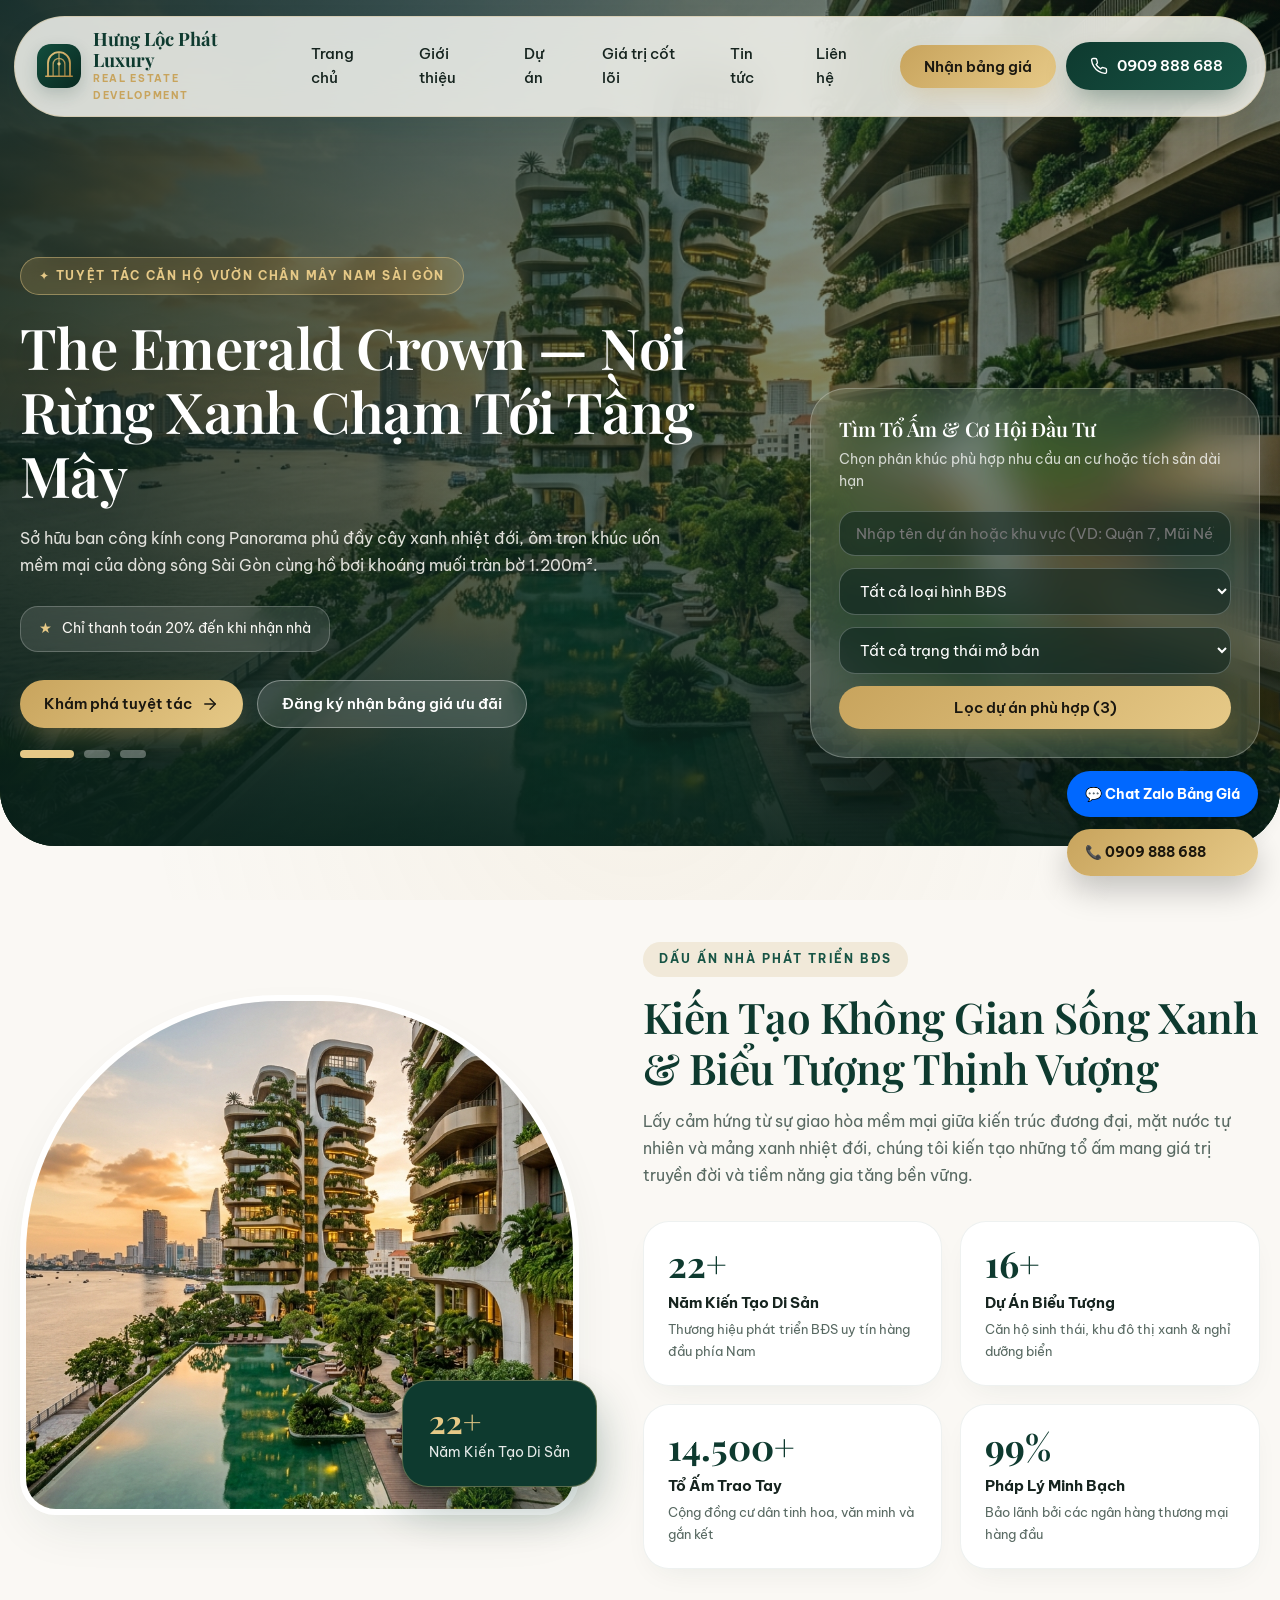
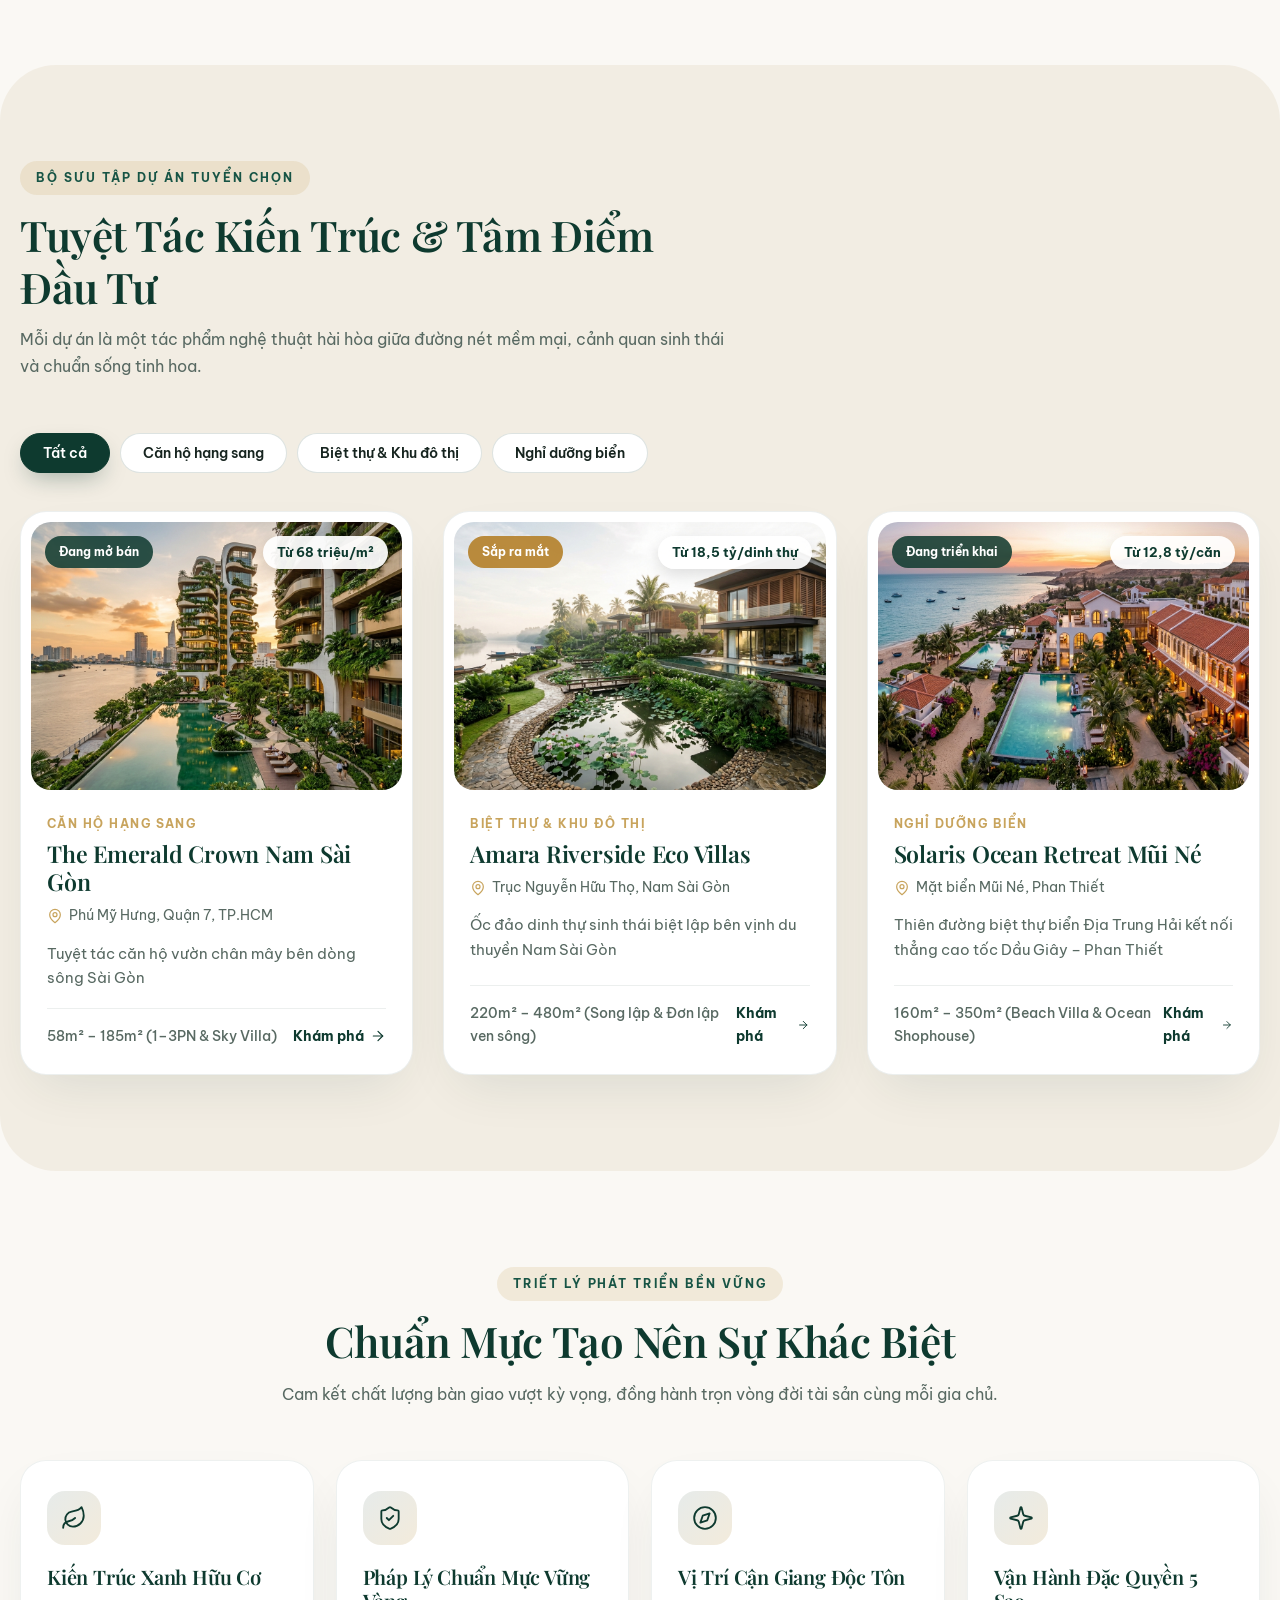
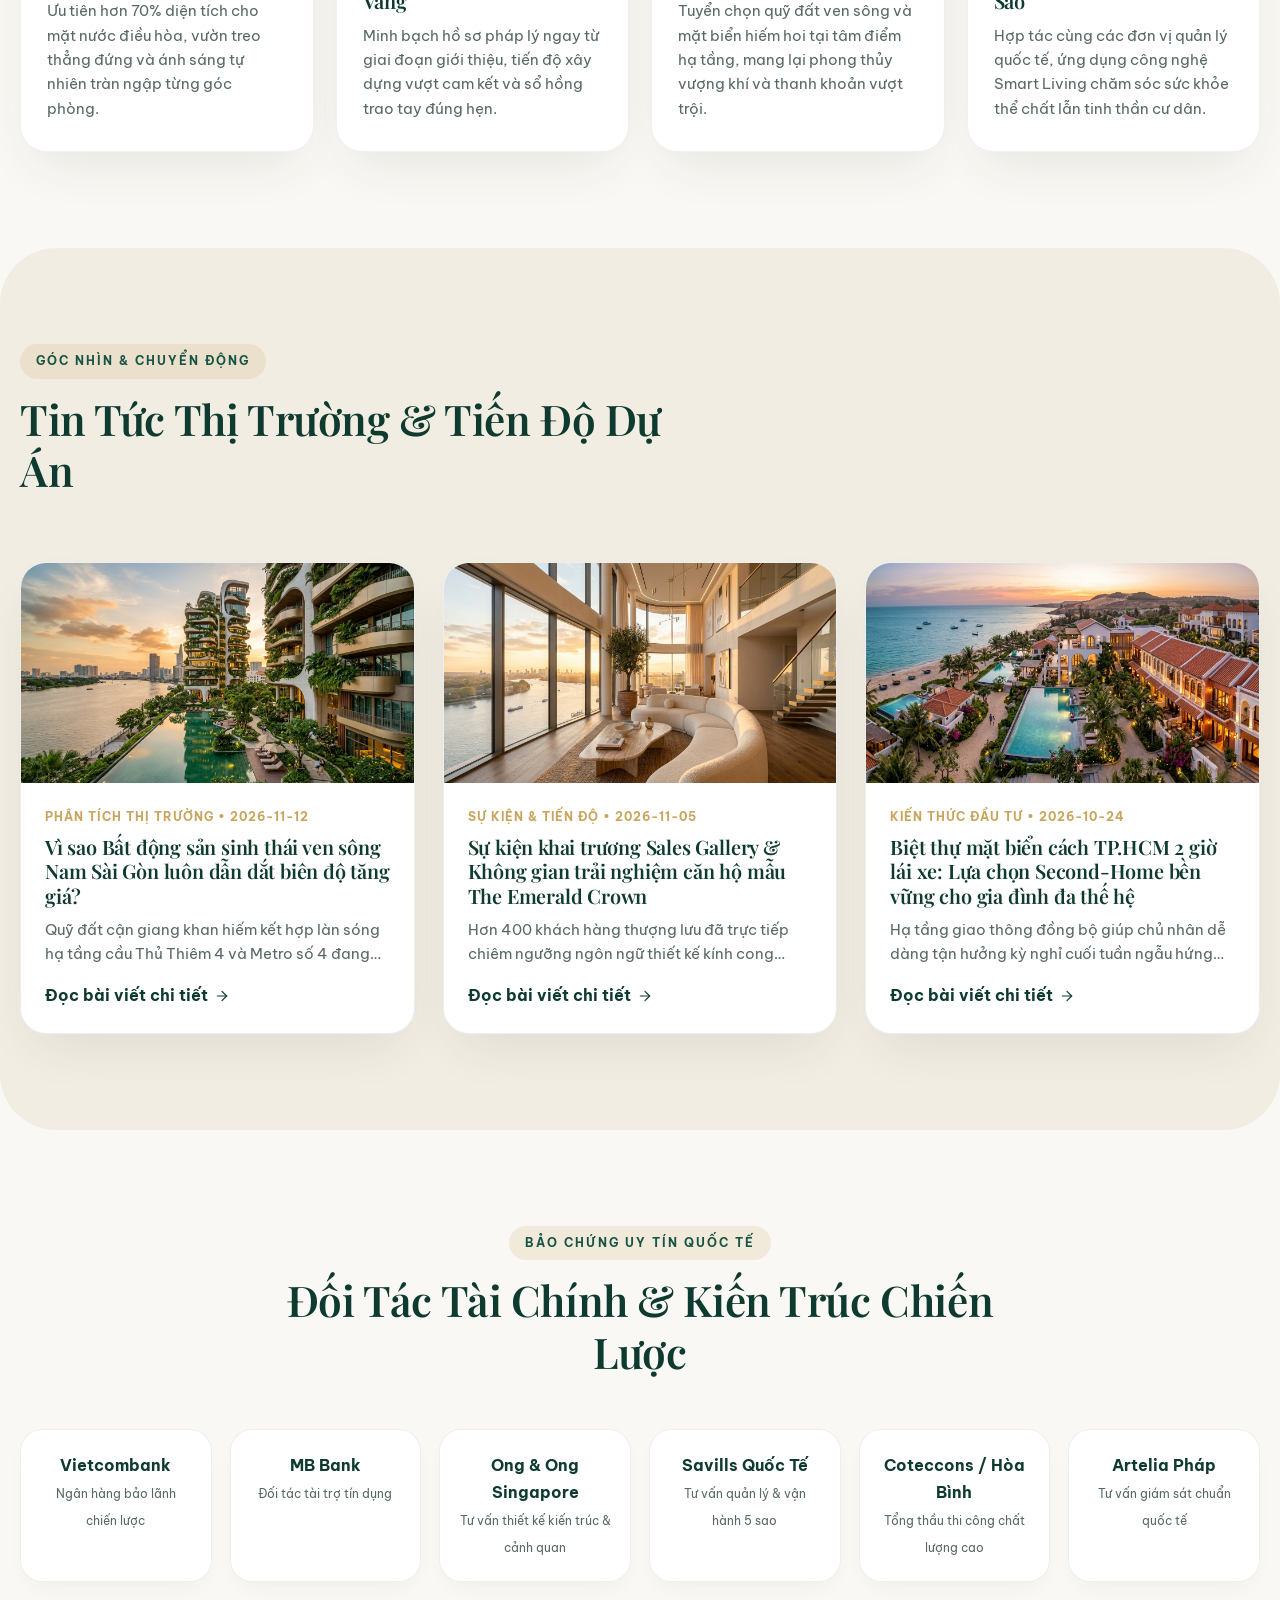
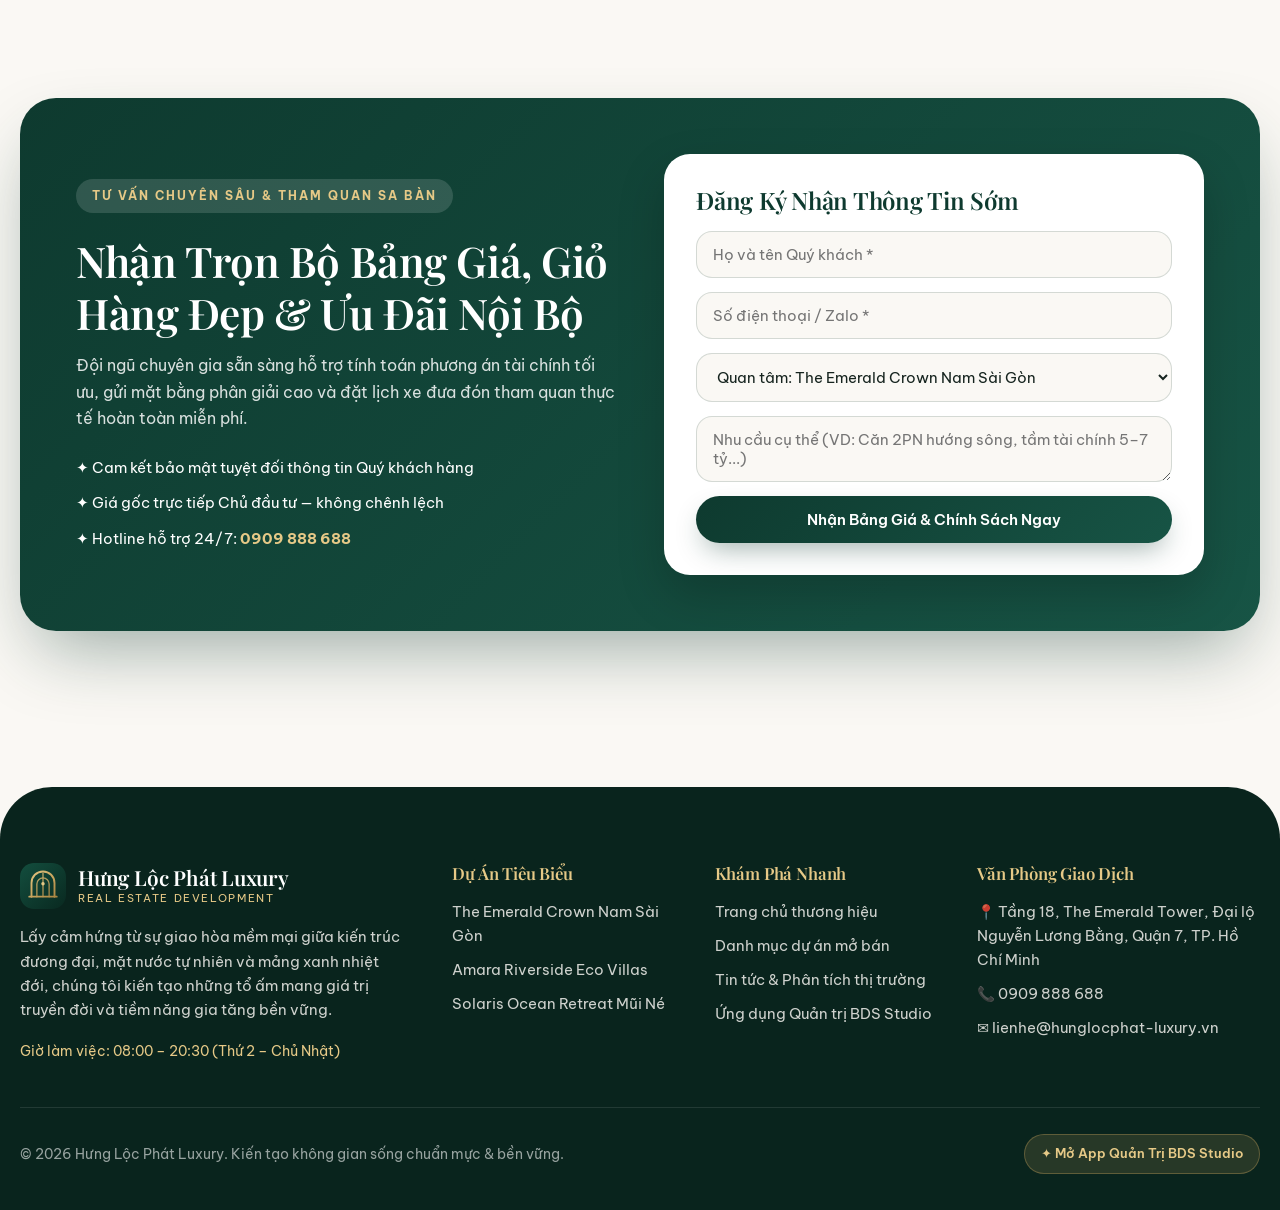
==== index.html @ dc793f98 "✨ Khởi tạo Website BĐS Soft Luxury & Ứng dụng BDS Studio (No-Push Publisher)" ====
<!DOCTYPE html>
<html lang="vi">
<head>
  <meta charset="UTF-8" />
  <meta name="viewport" content="width=device-width, initial-scale=1.0" />
  <title>Hưng Lộc Phát Luxury — Không Gian Sống Xanh &amp; Biểu Tượng Thịnh Vượng</title>
  <meta name="description" content="Khám phá bộ sưu tập căn hộ sinh thái hạng sang, biệt thự ven sông và tổ hợp nghỉ dưỡng biển biểu tượng." />
  <link rel="icon" type="image/svg+xml" href="./assets/images/logo-mark.svg" />
  <link rel="preconnect" href="https://fonts.googleapis.com" />
  <link rel="preconnect" href="https://fonts.gstatic.com" crossorigin />
  <link href="https://fonts.googleapis.com/css2?family=Be+Vietnam+Pro:wght@300;400;500;600;700&family=Cormorant+Garamond:wght@600;700&family=Playfair+Display:ital,wght@0,500;0,600;0,700;1,500&family=Plus+Jakarta+Sans:wght@400;500;600;700&display=swap" rel="stylesheet" />
  <link rel="stylesheet" href="./assets/css/main.css" />
</head>
<body>
  <div class="ambient-canvas"></div>

  <!-- Header kính mờ bo tròn mềm mại -->
  <header class="site-header" id="siteHeader">
    <div class="header-inner">
      <a href="#/" class="brand-link" id="headerBrand">
        <img src="./assets/images/logo-mark.svg" alt="Logo" class="brand-logo" id="headerLogo" />
        <div class="brand-text-wrap">
          <span class="brand-title" id="headerBrandName">Hưng Lộc Phát Luxury</span>
          <span class="brand-sub" id="headerBrandSub">REAL ESTATE DEVELOPMENT</span>
        </div>
      </a>

      <nav class="nav-links" id="navLinks">
        <a href="#/" class="nav-link" data-nav="home">Trang chủ</a>
        <a href="#/gioi-thieu" class="nav-link" data-scroll="aboutSection">Giới thiệu</a>
        <a href="#/du-an" class="nav-link" data-scroll="projectsSection">Dự án</a>
        <a href="#/gia-tri" class="nav-link" data-scroll="valuesSection">Giá trị cốt lõi</a>
        <a href="#/tin-tuc" class="nav-link" data-scroll="newsSection">Tin tức</a>
        <a href="#/lien-he" class="nav-link" data-scroll="consultSection">Liên hệ</a>
      </nav>

      <div class="header-actions">
        <button class="btn btn-gold" id="openQuickConsultBtn" type="button">
          Nhận bảng giá
        </button>
        <a href="tel:0909888688" class="btn btn-primary" id="headerHotlineBtn">
          <span>0909 888 688</span>
        </a>
        <button class="mobile-menu-btn" id="mobileMenuBtn" type="button" aria-label="Mở menu">
          ☰
        </button>
      </div>
    </div>
  </header>

  <!-- Nội dung chính thay đổi mượt mà theo SPA Router -->
  <main id="appRoot"></main>

  <!-- Footer -->
  <footer class="site-footer" id="siteFooter"></footer>

  <!-- Nút liên hệ nổi nhanh (Zalo & Hotline) -->
  <div class="floating-dock" id="floatingDock"></div>

  <!-- Modal Đăng ký nhận Bảng giá & Tư vấn chuyên sâu -->
  <div class="modal-backdrop" id="consultModal" role="dialog" aria-modal="true">
    <div class="modal-panel">
      <button class="modal-close" id="closeConsultModal" type="button" aria-label="Đóng">✕</button>
      <span class="eyebrow">Đặc Quyền Tư Vấn Riêng 1:1</span>
      <h3 class="section-title" style="font-size:1.75rem;margin-bottom:8px;" id="modalProjectTitle">
        Nhận Bảng Giá &amp; Mặt Bằng Chi Tiết
      </h3>
      <p class="section-desc" style="font-size:0.92rem;margin-bottom:22px;">
        Chuyên viên tư vấn cấp cao sẽ gửi trọn bộ Brochure, chính sách chiết khấu mới nhất qua Zalo hoặc Email trong 5 phút.
      </p>
      <form id="modalConsultForm" class="form-grid">
        <input type="hidden" name="project" id="modalProjectInput" value="Tư vấn chung" />
        <input type="text" name="fullName" class="form-input" placeholder="Họ và tên Quý khách *" required />
        <input type="tel" name="phone" class="form-input" placeholder="Số điện thoại / Zalo nhận bảng giá *" required />
        <input type="email" name="email" class="form-input" placeholder="Email (không bắt buộc)" />
        <select name="interest" class="form-input" id="modalInterestSelect">
          <option value="Nhận bảng giá & chính sách ưu đãi">Nhận bảng giá &amp; chính sách ưu đãi mới nhất</option>
          <option value="Đăng ký tham quan nhà mẫu thực tế">Đăng ký tham quan nhà mẫu &amp; sa bàn thực tế</option>
          <option value="Tư vấn dòng tiền & vay ngân hàng 0%">Tư vấn bài toán dòng tiền &amp; gói vay lãi suất 0%</option>
        </select>
        <button type="submit" class="btn btn-primary" style="width:100%;justify-content:center;padding:14px;">
          Gửi yêu cầu nhận tài liệu ngay
        </button>
      </form>
      <div id="modalConsultSuccess" style="display:none;text-align:center;padding:18px 0;"></div>
    </div>
  </div>

  <!-- Lightbox phóng to Mặt bằng & Thư viện ảnh -->
  <div class="modal-backdrop" id="lightboxModal" role="dialog" aria-modal="true">
    <div class="modal-panel wide" style="background:#FAF8F4;padding:22px;">
      <button class="modal-close" id="closeLightboxBtn" type="button" aria-label="Đóng">✕</button>
      <img id="lightboxImg" src="" alt="" style="width:100%;max-height:76vh;object-fit:contain;border-radius:18px;margin-inline:auto;" />
      <p id="lightboxCaption" style="text-align:center;margin:14px 0 4px;font-weight:600;color:var(--color-primary);"></p>
    </div>
  </div>

  <script type="module" src="./assets/js/app.js"></script>
</body>
</html>
---- assets/css/main.css ----
:root {
  --color-primary: #0E3A2F;
  --color-primary-soft: #175445;
  --color-accent: #C8A45D;
  --color-accent-soft: #E6C987;
  --color-surface: #FAF8F4;
  --color-surface-alt: #F2EDE3;
  --color-ink: #16241F;
  --color-ink-muted: #586962;
  --color-white: #FFFFFF;
  --radius-card: 26px;
  --radius-lg: 36px;
  --radius-sm: 16px;
  --font-heading: 'Playfair Display', Georgia, serif;
  --font-body: 'Be Vietnam Pro', system-ui, -apple-system, sans-serif;
  --ease-luxury: cubic-bezier(0.22, 1, 0.36, 1);
  --shadow-soft: 0 22px 54px -16px rgba(14, 58, 47, 0.11);
  --shadow-hover: 0 30px 68px -14px rgba(14, 58, 47, 0.19);
}

*, *::before, *::after {
  box-sizing: border-box;
}

html {
  scroll-behavior: smooth;
  font-size: 16px;
}

body {
  margin: 0;
  font-family: var(--font-body);
  background-color: var(--color-surface);
  color: var(--color-ink);
  line-height: 1.65;
  overflow-x: hidden;
  -webkit-font-smoothing: antialiased;
}

h1, h2, h3, h4, .serif-heading {
  font-family: var(--font-heading);
  font-weight: 600;
  line-height: 1.22;
  margin: 0;
  letter-spacing: -0.01em;
}

img {
  max-width: 100%;
  display: block;
}

a {
  color: inherit;
  text-decoration: none;
}

button, input, select, textarea {
  font-family: inherit;
}

.container {
  width: min(1260px, calc(100% - 40px));
  margin-inline: auto;
}

/* Hào quang nền hữu cơ mềm mại */
.ambient-canvas {
  position: fixed;
  inset: 0;
  pointer-events: none;
  z-index: -1;
  background:
    radial-gradient(circle at 10% 15%, rgba(200, 164, 93, 0.10), transparent 42%),
    radial-gradient(circle at 88% 30%, rgba(14, 58, 47, 0.07), transparent 45%),
    radial-gradient(circle at 50% 85%, rgba(200, 164, 93, 0.08), transparent 50%);
}

/* ================= HEADER KÍNH MỜ BO TRÒN MỀM MẠI ================= */
.site-header {
  position: fixed;
  top: 16px;
  left: 0;
  right: 0;
  z-index: 90;
  transition: transform 0.45s var(--ease-luxury), top 0.45s var(--ease-luxury);
}

.header-inner {
  width: min(1260px, calc(100% - 28px));
  margin-inline: auto;
  padding: 11px 18px 11px 22px;
  border-radius: 999px;
  display: flex;
  align-items: center;
  justify-content: space-between;
  gap: 18px;
  background: rgba(250, 248, 244, 0.84);
  backdrop-filter: blur(20px) saturate(160%);
  -webkit-backdrop-filter: blur(20px) saturate(160%);
  border: 1px solid rgba(200, 164, 93, 0.28);
  box-shadow: 0 14px 40px -12px rgba(14, 58, 47, 0.14);
  transition: all 0.4s var(--ease-luxury);
}

.site-header.scrolled .header-inner {
  background: rgba(250, 248, 244, 0.95);
  padding-block: 9px;
  box-shadow: 0 18px 44px -12px rgba(14, 58, 47, 0.2);
}

.brand-link {
  display: flex;
  align-items: center;
  gap: 12px;
  min-width: 0;
}

.brand-logo {
  width: 44px;
  height: 44px;
  border-radius: 14px;
  object-fit: cover;
  flex-shrink: 0;
  box-shadow: 0 6px 16px rgba(14, 58, 47, 0.18);
}

.brand-text-wrap {
  display: flex;
  flex-direction: column;
}

.brand-title {
  font-family: var(--font-heading);
  font-size: 1.15rem;
  font-weight: 700;
  color: var(--color-primary);
  line-height: 1.15;
}

.brand-sub {
  font-size: 0.65rem;
  letter-spacing: 0.16em;
  text-transform: uppercase;
  color: var(--color-accent);
  font-weight: 700;
}

.nav-links {
  display: flex;
  align-items: center;
  gap: 6px;
}

.nav-link {
  padding: 9px 16px;
  border-radius: 999px;
  font-size: 0.92rem;
  font-weight: 500;
  color: var(--color-ink);
  transition: all 0.3s var(--ease-luxury);
  cursor: pointer;
}

.nav-link:hover, .nav-link.active {
  background: rgba(14, 58, 47, 0.08);
  color: var(--color-primary);
}

.header-actions {
  display: flex;
  align-items: center;
  gap: 10px;
}

.btn {
  display: inline-flex;
  align-items: center;
  justify-content: center;
  gap: 9px;
  padding: 12px 24px;
  border-radius: 999px;
  font-size: 0.92rem;
  font-weight: 600;
  border: none;
  cursor: pointer;
  transition: all 0.4s var(--ease-luxury);
  white-space: nowrap;
}

.btn svg {
  width: 18px;
  height: 18px;
  flex-shrink: 0;
}

.btn-primary {
  background: linear-gradient(135deg, var(--color-primary) 0%, var(--color-primary-soft) 100%);
  color: var(--color-white);
  box-shadow: 0 12px 28px -8px rgba(14, 58, 47, 0.42);
}

.btn-primary:hover {
  transform: translateY(-2px);
  box-shadow: 0 18px 34px -8px rgba(14, 58, 47, 0.55);
}

.btn-gold {
  background: linear-gradient(135deg, var(--color-accent) 0%, var(--color-accent-soft) 100%);
  color: #1A1710;
  box-shadow: 0 12px 28px -8px rgba(200, 164, 93, 0.45);
}

.btn-gold:hover {
  transform: translateY(-2px);
  filter: brightness(1.04);
}

.btn-outline-light {
  background: rgba(255, 255, 255, 0.14);
  color: #FFFFFF;
  border: 1px solid rgba(255, 255, 255, 0.36);
  backdrop-filter: blur(10px);
}

.btn-outline-light:hover {
  background: rgba(255, 255, 255, 0.25);
  transform: translateY(-2px);
}

.btn-soft {
  background: rgba(14, 58, 47, 0.07);
  color: var(--color-primary);
}

.btn-soft:hover {
  background: var(--color-primary);
  color: #FFFFFF;
}

.mobile-menu-btn {
  display: none;
  width: 42px;
  height: 42px;
  border-radius: 50%;
  border: 1px solid rgba(14, 58, 47, 0.15);
  background: #FFFFFF;
  color: var(--color-primary);
  align-items: center;
  justify-content: center;
  cursor: pointer;
}

/* ================= HERO CINEMATIC MỀM MẠI ================= */
.hero-section {
  position: relative;
  min-height: 94vh;
  padding: 138px 0 88px;
  display: flex;
  align-items: flex-end;
  overflow: hidden;
  border-bottom-left-radius: 56px;
  border-bottom-right-radius: 56px;
  background: var(--color-primary);
}

.hero-slides {
  position: absolute;
  inset: 0;
  z-index: 0;
}

.hero-slide-bg {
  position: absolute;
  inset: 0;
  opacity: 0;
  transform: scale(1.07);
  transition: opacity 1.15s ease, transform 7s ease-out;
  background-size: cover;
  background-position: center;
}

.hero-slide-bg.active {
  opacity: 1;
  transform: scale(1);
}

.hero-overlay {
  position: absolute;
  inset: 0;
  z-index: 1;
  background:
    linear-gradient(105deg, rgba(8, 30, 24, 0.86) 0%, rgba(12, 43, 35, 0.56) 52%, rgba(10, 32, 26, 0.30) 100%),
    linear-gradient(to top, rgba(8, 28, 22, 0.88) 0%, transparent 45%);
}

.hero-content-wrap {
  position: relative;
  z-index: 2;
  width: min(1260px, calc(100% - 40px));
  margin-inline: auto;
  display: grid;
  grid-template-columns: 1.25fr 0.75fr;
  gap: 40px;
  align-items: end;
}

.hero-eyebrow {
  display: inline-flex;
  align-items: center;
  gap: 10px;
  padding: 8px 18px;
  border-radius: 999px;
  background: rgba(200, 164, 93, 0.22);
  border: 1px solid rgba(230, 201, 135, 0.45);
  color: var(--color-accent-soft);
  font-size: 0.76rem;
  font-weight: 700;
  letter-spacing: 0.14em;
  text-transform: uppercase;
  backdrop-filter: blur(8px);
  margin-bottom: 20px;
}

.hero-title {
  color: #FFFFFF;
  font-size: clamp(2.35rem, 4.4vw, 4.05rem);
  line-height: 1.14;
  margin-bottom: 18px;
  text-shadow: 0 10px 30px rgba(0, 0, 0, 0.25);
}

.hero-subtitle {
  color: rgba(250, 248, 244, 0.88);
  font-size: clamp(1rem, 1.2vw, 1.14rem);
  max-width: 640px;
  margin: 0 0 28px;
}

.hero-metric-pill {
  display: inline-flex;
  align-items: center;
  gap: 10px;
  padding: 10px 18px;
  border-radius: 18px;
  background: rgba(255, 255, 255, 0.11);
  border: 1px solid rgba(255, 255, 255, 0.22);
  color: #FAF8F4;
  font-size: 0.9rem;
  margin-bottom: 28px;
  backdrop-filter: blur(12px);
}

.hero-cta-row {
  display: flex;
  flex-wrap: wrap;
  gap: 14px;
}

/* Hộp điều khiển Slide & Tìm nhanh dự án bên phải Hero */
.hero-finder-card {
  background: rgba(250, 248, 244, 0.14);
  backdrop-filter: blur(22px) saturate(150%);
  -webkit-backdrop-filter: blur(22px) saturate(150%);
  border: 1px solid rgba(255, 255, 255, 0.26);
  border-radius: var(--radius-lg);
  padding: 28px;
  color: #FFFFFF;
  box-shadow: 0 28px 60px rgba(0, 0, 0, 0.28);
}

.hero-finder-title {
  font-size: 1.25rem;
  margin-bottom: 6px;
  color: #FFFFFF;
}

.hero-finder-sub {
  font-size: 0.86rem;
  color: rgba(255, 255, 255, 0.76);
  margin: 0 0 18px;
}

.finder-grid {
  display: grid;
  gap: 12px;
}

.finder-select, .finder-input {
  width: 100%;
  padding: 12px 16px;
  border-radius: 16px;
  border: 1px solid rgba(255, 255, 255, 0.24);
  background: rgba(10, 34, 28, 0.55);
  color: #FFFFFF;
  font-size: 0.92rem;
  outline: none;
}

.finder-select option {
  background: #0E3A2F;
  color: #FFFFFF;
}

.hero-dots {
  display: flex;
  align-items: center;
  gap: 10px;
  margin-top: 22px;
}

.hero-dot {
  height: 8px;
  width: 26px;
  border-radius: 999px;
  border: none;
  background: rgba(255, 255, 255, 0.32);
  cursor: pointer;
  transition: all 0.4s var(--ease-luxury);
}

.hero-dot.active {
  width: 54px;
  background: var(--color-accent-soft);
}

/* ================= SECTION CHUNG & TIÊU ĐỀ NGHỆ THUẬT ================= */
.section {
  padding: 96px 0;
  position: relative;
}

.section-alt {
  background: var(--color-surface-alt);
  border-radius: 56px;
}

.section-header {
  max-width: 720px;
  margin-bottom: 52px;
}

.section-header.centered {
  margin-inline: auto;
  text-align: center;
}

.eyebrow {
  display: inline-flex;
  align-items: center;
  gap: 8px;
  font-size: 0.78rem;
  font-weight: 700;
  letter-spacing: 0.16em;
  text-transform: uppercase;
  color: var(--color-primary-soft);
  background: rgba(200, 164, 93, 0.18);
  padding: 7px 16px;
  border-radius: 999px;
  margin-bottom: 14px;
}

.section-title {
  font-size: clamp(2rem, 3.3vw, 2.95rem);
  color: var(--color-primary);
  margin-bottom: 14px;
}

.section-desc {
  color: var(--color-ink-muted);
  font-size: 1.03rem;
  margin: 0;
}

/* ================= GIỚI THIỆU CHỦ ĐẦU TƯ VỚI KHUNG VÒM MỀM MẠI ================= */
.about-grid {
  display: grid;
  grid-template-columns: 0.95fr 1.05fr;
  gap: 64px;
  align-items: center;
}

.arch-showcase {
  position: relative;
}

.arch-main-img {
  width: 100%;
  height: 520px;
  object-fit: cover;
  border-radius: 260px 260px 36px 36px;
  box-shadow: var(--shadow-soft);
  border: 6px solid #FFFFFF;
}

.arch-floating-badge {
  position: absolute;
  bottom: 28px;
  right: -18px;
  background: var(--color-primary);
  color: #FFFFFF;
  padding: 22px 26px;
  border-radius: 26px;
  box-shadow: 0 22px 46px rgba(14, 58, 47, 0.32);
  max-width: 245px;
  border: 1px solid rgba(230, 201, 135, 0.35);
}

.arch-floating-badge strong {
  display: block;
  font-family: var(--font-heading);
  font-size: 2rem;
  color: var(--color-accent-soft);
  line-height: 1.1;
}

.stats-grid {
  display: grid;
  grid-template-columns: repeat(2, 1fr);
  gap: 18px;
  margin-top: 32px;
}

.stat-card {
  background: #FFFFFF;
  padding: 22px 24px;
  border-radius: var(--radius-card);
  border: 1px solid rgba(14, 58, 47, 0.07);
  box-shadow: 0 12px 32px -14px rgba(14, 58, 47, 0.09);
  transition: transform 0.4s var(--ease-luxury);
}

.stat-card:hover {
  transform: translateY(-4px);
}

.stat-value {
  font-family: var(--font-heading);
  font-size: 2.25rem;
  font-weight: 700;
  color: var(--color-primary);
  line-height: 1.1;
}

.stat-label {
  font-weight: 700;
  font-size: 0.96rem;
  margin-top: 6px;
  color: var(--color-ink);
}

.stat-note {
  font-size: 0.83rem;
  color: var(--color-ink-muted);
  margin-top: 4px;
}

/* ================= BỘ LỌC & THẺ DỰ ÁN BĐS MỀM MẠI ================= */
.filter-pills {
  display: flex;
  flex-wrap: wrap;
  gap: 10px;
  margin-bottom: 38px;
}

.filter-pill {
  padding: 10px 22px;
  border-radius: 999px;
  border: 1px solid rgba(14, 58, 47, 0.14);
  background: #FFFFFF;
  color: var(--color-ink);
  font-size: 0.9rem;
  font-weight: 600;
  cursor: pointer;
  transition: all 0.35s var(--ease-luxury);
}

.filter-pill:hover {
  border-color: var(--color-primary);
}

.filter-pill.active {
  background: var(--color-primary);
  color: #FFFFFF;
  border-color: var(--color-primary);
  box-shadow: 0 10px 24px -8px rgba(14, 58, 47, 0.4);
}

.projects-grid {
  display: grid;
  grid-template-columns: repeat(auto-fill, minmax(360px, 1fr));
  gap: 30px;
}

.project-card {
  background: #FFFFFF;
  border-radius: var(--radius-card);
  overflow: hidden;
  border: 1px solid rgba(14, 58, 47, 0.08);
  box-shadow: var(--shadow-soft);
  display: flex;
  flex-direction: column;
  transition: transform 0.5s var(--ease-luxury), box-shadow 0.5s var(--ease-luxury), border-color 0.4s ease;
  cursor: pointer;
}

.project-card:hover {
  transform: translateY(-8px);
  box-shadow: var(--shadow-hover);
  border-color: rgba(200, 164, 93, 0.55);
}

.project-card-media {
  position: relative;
  height: 268px;
  overflow: hidden;
  margin: 10px 10px 0;
  border-radius: calc(var(--radius-card) - 6px);
}

.project-card-media img {
  width: 100%;
  height: 100%;
  object-fit: cover;
  transition: transform 0.8s var(--ease-luxury);
}

.project-card:hover .project-card-media img {
  transform: scale(1.07);
}

.project-badges {
  position: absolute;
  top: 14px;
  left: 14px;
  right: 14px;
  display: flex;
  justify-content: space-between;
  align-items: center;
  gap: 8px;
}

.status-pill {
  padding: 6px 14px;
  border-radius: 999px;
  font-size: 0.76rem;
  font-weight: 700;
  backdrop-filter: blur(12px);
  background: rgba(14, 58, 47, 0.86);
  color: #FFFFFF;
}

.status-pill.soon {
  background: rgba(180, 128, 42, 0.9);
}

.price-pill {
  padding: 6px 14px;
  border-radius: 999px;
  font-size: 0.8rem;
  font-weight: 700;
  background: rgba(255, 255, 255, 0.93);
  color: var(--color-primary);
  box-shadow: 0 6px 16px rgba(0, 0, 0, 0.12);
}

.project-card-body {
  padding: 24px 26px 26px;
  display: flex;
  flex-direction: column;
  flex: 1;
}

.project-category-tag {
  font-size: 0.76rem;
  text-transform: uppercase;
  letter-spacing: 0.12em;
  color: var(--color-accent);
  font-weight: 700;
  margin-bottom: 6px;
}

.project-card-title {
  font-size: 1.45rem;
  color: var(--color-primary);
  margin-bottom: 8px;
}

.project-location-row {
  display: flex;
  align-items: center;
  gap: 6px;
  font-size: 0.88rem;
  color: var(--color-ink-muted);
  margin-bottom: 14px;
}

.project-location-row svg {
  width: 16px;
  height: 16px;
  color: var(--color-accent);
  flex-shrink: 0;
}

.project-card-tagline {
  font-size: 0.92rem;
  color: var(--color-ink-muted);
  margin: 0 0 18px;
  display: -webkit-box;
  -webkit-line-clamp: 2;
  -webkit-box-orient: vertical;
  overflow: hidden;
}

.project-meta-strip {
  margin-top: auto;
  padding-top: 16px;
  border-top: 1px solid rgba(14, 58, 47, 0.08);
  display: flex;
  align-items: center;
  justify-content: space-between;
  gap: 12px;
  font-size: 0.86rem;
}

.project-explore-link {
  display: inline-flex;
  align-items: center;
  gap: 6px;
  font-weight: 700;
  color: var(--color-primary);
}

.project-explore-link svg {
  width: 16px;
  height: 16px;
  transition: transform 0.3s ease;
}

.project-card:hover .project-explore-link svg {
  transform: translateX(4px);
}

/* ================= GIÁ TRỊ CỐT LÕI BENTO ================= */
.values-grid {
  display: grid;
  grid-template-columns: repeat(4, 1fr);
  gap: 22px;
}

.value-card {
  background: #FFFFFF;
  padding: 30px 26px;
  border-radius: var(--radius-card);
  border: 1px solid rgba(14, 58, 47, 0.07);
  box-shadow: var(--shadow-soft);
  transition: transform 0.4s var(--ease-luxury);
}

.value-card:hover {
  transform: translateY(-6px);
}

.value-icon {
  width: 54px;
  height: 54px;
  border-radius: 18px;
  background: linear-gradient(135deg, rgba(14, 58, 47, 0.1), rgba(200, 164, 93, 0.22));
  color: var(--color-primary);
  display: flex;
  align-items: center;
  justify-content: center;
  margin-bottom: 20px;
}

.value-icon svg {
  width: 26px;
  height: 26px;
}

.value-card h3 {
  font-size: 1.25rem;
  color: var(--color-primary);
  margin-bottom: 10px;
}

.value-card p {
  margin: 0;
  font-size: 0.92rem;
  color: var(--color-ink-muted);
}

/* ================= TRANG CHI TIẾT DỰ ÁN (LANDING PAGE CAO CẤP) ================= */
.project-hero {
  position: relative;
  min-height: 78vh;
  padding: 150px 0 64px;
  display: flex;
  align-items: flex-end;
  border-bottom-left-radius: 52px;
  border-bottom-right-radius: 52px;
  overflow: hidden;
  background-size: cover;
  background-position: center;
}

.project-hero::before {
  content: '';
  position: absolute;
  inset: 0;
  background: linear-gradient(to top, rgba(7, 27, 22, 0.92) 0%, rgba(10, 36, 29, 0.48) 55%, rgba(10, 36, 29, 0.28) 100%);
}

.project-hero-inner {
  position: relative;
  z-index: 2;
  color: #FFFFFF;
}

.breadcrumb-pill {
  display: inline-flex;
  align-items: center;
  gap: 8px;
  padding: 7px 16px;
  border-radius: 999px;
  background: rgba(255, 255, 255, 0.14);
  backdrop-filter: blur(10px);
  font-size: 0.84rem;
  margin-bottom: 18px;
  cursor: pointer;
}

.project-keybar {
  margin-top: 30px;
  display: grid;
  grid-template-columns: repeat(4, 1fr);
  gap: 16px;
  padding: 22px 28px;
  border-radius: var(--radius-card);
  background: rgba(255, 255, 255, 0.13);
  border: 1px solid rgba(255, 255, 255, 0.24);
  backdrop-filter: blur(18px);
}

.keybar-item span {
  display: block;
  font-size: 0.78rem;
  text-transform: uppercase;
  letter-spacing: 0.1em;
  color: rgba(255, 255, 255, 0.72);
}

.keybar-item strong {
  display: block;
  font-size: 1.12rem;
  color: var(--color-accent-soft);
  margin-top: 4px;
}

/* Thanh neo chuyển mục mượt mà trong trang dự án */
.project-subnav {
  position: sticky;
  top: 86px;
  z-index: 60;
  margin-top: -26px;
  margin-bottom: 24px;
}

.project-subnav-inner {
  display: flex;
  align-items: center;
  gap: 8px;
  overflow-x: auto;
  padding: 10px 14px;
  border-radius: 999px;
  background: rgba(255, 255, 255, 0.94);
  backdrop-filter: blur(16px);
  box-shadow: 0 14px 36px -10px rgba(14, 58, 47, 0.15);
  border: 1px solid rgba(14, 58, 47, 0.09);
  width: fit-content;
  max-width: 100%;
  margin-inline: auto;
}

.subnav-pill {
  padding: 8px 18px;
  border-radius: 999px;
  font-size: 0.88rem;
  font-weight: 600;
  color: var(--color-ink);
  white-space: nowrap;
  transition: all 0.25s ease;
}

.subnav-pill:hover {
  background: var(--color-primary);
  color: #FFFFFF;
}

/* Bảng thông số dự án mềm mại */
.overview-split {
  display: grid;
  grid-template-columns: 1.05fr 0.95fr;
  gap: 48px;
  align-items: start;
}

.highlights-list {
  list-style: none;
  padding: 0;
  margin: 24px 0 0;
  display: grid;
  gap: 12px;
}

.highlights-list li {
  display: flex;
  align-items: flex-start;
  gap: 12px;
  padding: 14px 18px;
  border-radius: 18px;
  background: #FFFFFF;
  border: 1px solid rgba(14, 58, 47, 0.08);
  font-weight: 500;
}

.highlights-list li .check-badge {
  width: 24px;
  height: 24px;
  border-radius: 50%;
  background: rgba(14, 58, 47, 0.1);
  color: var(--color-primary);
  display: inline-flex;
  align-items: center;
  justify-content: center;
  flex-shrink: 0;
}

.highlights-list li .check-badge svg {
  width: 14px;
  height: 14px;
}

.specs-card {
  background: #FFFFFF;
  border-radius: var(--radius-card);
  padding: 30px;
  box-shadow: var(--shadow-soft);
  border: 1px solid rgba(200, 164, 93, 0.28);
}

.specs-row {
  display: flex;
  justify-content: space-between;
  gap: 16px;
  padding: 13px 0;
  border-bottom: 1px dashed rgba(14, 58, 47, 0.12);
  font-size: 0.93rem;
}

.specs-row:last-child {
  border-bottom: none;
}

.specs-row span {
  color: var(--color-ink-muted);
}

.specs-row strong {
  text-align: right;
  color: var(--color-primary);
}

/* Kết nối vùng + Bản đồ */
.location-grid {
  display: grid;
  grid-template-columns: 0.95fr 1.05fr;
  gap: 36px;
  align-items: stretch;
}

.connection-cards {
  display: grid;
  gap: 14px;
  margin-top: 24px;
}

.connection-item {
  display: flex;
  align-items: center;
  gap: 16px;
  background: #FFFFFF;
  padding: 16px 20px;
  border-radius: 20px;
  box-shadow: 0 10px 26px -12px rgba(14, 58, 47, 0.1);
}

.connection-time {
  padding: 10px 14px;
  border-radius: 16px;
  background: linear-gradient(135deg, var(--color-primary), var(--color-primary-soft));
  color: var(--color-accent-soft);
  font-weight: 700;
  font-size: 0.88rem;
  min-width: 82px;
  text-align: center;
}

.map-frame-wrap {
  border-radius: var(--radius-card);
  overflow: hidden;
  min-height: 410px;
  box-shadow: var(--shadow-soft);
  border: 5px solid #FFFFFF;
  background: #E8ECE9;
}

.map-frame-wrap iframe {
  width: 100%;
  height: 100%;
  min-height: 410px;
  border: 0;
}

/* Tiện ích */
.amenities-grid {
  display: grid;
  grid-template-columns: repeat(auto-fill, minmax(320px, 1fr));
  gap: 24px;
}

.amenity-card {
  background: #FFFFFF;
  border-radius: var(--radius-card);
  overflow: hidden;
  border: 1px solid rgba(14, 58, 47, 0.08);
  box-shadow: var(--shadow-soft);
  transition: transform 0.4s var(--ease-luxury);
}

.amenity-card:hover {
  transform: translateY(-5px);
}

.amenity-card-img {
  height: 195px;
  width: 100%;
  object-fit: cover;
}

.amenity-card-body {
  padding: 24px;
}

/* Mặt bằng tương tác */
.floorplan-box {
  background: #FFFFFF;
  border-radius: var(--radius-lg);
  padding: 34px;
  box-shadow: var(--shadow-soft);
  border: 1px solid rgba(14, 58, 47, 0.08);
}

.floorplan-stage {
  margin-top: 24px;
  position: relative;
  border-radius: var(--radius-card);
  overflow: hidden;
  background: var(--color-surface);
  padding: 18px;
  cursor: zoom-in;
}

.floorplan-stage img {
  width: 100%;
  max-height: 540px;
  object-fit: contain;
  margin-inline: auto;
  border-radius: 18px;
}

.zoom-hint {
  position: absolute;
  bottom: 28px;
  right: 28px;
  display: inline-flex;
  align-items: center;
  gap: 8px;
  padding: 9px 16px;
  border-radius: 999px;
  background: rgba(14, 58, 47, 0.88);
  color: #FFFFFF;
  font-size: 0.82rem;
  font-weight: 600;
}

.zoom-hint svg {
  width: 16px;
  height: 16px;
}

/* Chính sách thanh toán + Công cụ tính khoản vay thông minh */
.finance-grid {
  display: grid;
  grid-template-columns: 1fr 1fr;
  gap: 36px;
  align-items: start;
}

.milestone-timeline {
  display: grid;
  gap: 16px;
  margin-top: 22px;
}

.milestone-card {
  display: flex;
  align-items: center;
  gap: 18px;
  padding: 18px 22px;
  border-radius: 22px;
  background: #FFFFFF;
  border: 1px solid rgba(14, 58, 47, 0.08);
  box-shadow: 0 8px 24px -12px rgba(14, 58, 47, 0.1);
}

.milestone-pct {
  min-width: 88px;
  padding: 10px 12px;
  border-radius: 16px;
  background: rgba(200, 164, 93, 0.2);
  color: var(--color-primary);
  font-family: var(--font-heading);
  font-size: 1.2rem;
  font-weight: 700;
  text-align: center;
}

.loan-calculator {
  background: linear-gradient(155deg, var(--color-primary) 0%, #09261F 100%);
  color: #FFFFFF;
  padding: 34px;
  border-radius: var(--radius-lg);
  box-shadow: 0 26px 60px -16px rgba(14, 58, 47, 0.4);
}

.loan-slider-group {
  margin-bottom: 18px;
}

.loan-slider-label {
  display: flex;
  justify-content: space-between;
  font-size: 0.9rem;
  margin-bottom: 8px;
}

.loan-slider-label strong {
  color: var(--color-accent-soft);
}

.loan-range {
  width: 100%;
  accent-color: var(--color-accent);
  cursor: pointer;
}

.loan-result-box {
  margin-top: 22px;
  padding: 20px;
  border-radius: 22px;
  background: rgba(255, 255, 255, 0.09);
  border: 1px solid rgba(255, 255, 255, 0.16);
  display: grid;
  grid-template-columns: repeat(2, 1fr);
  gap: 16px;
}

.loan-result-item span {
  font-size: 0.8rem;
  color: rgba(255, 255, 255, 0.72);
  display: block;
}

.loan-result-item strong {
  font-family: var(--font-heading);
  font-size: 1.45rem;
  color: var(--color-accent-soft);
}

/* Gallery */
.gallery-grid {
  display: grid;
  grid-template-columns: repeat(auto-fill, minmax(280px, 1fr));
  gap: 20px;
}

.gallery-item {
  position: relative;
  border-radius: 24px;
  overflow: hidden;
  height: 250px;
  cursor: zoom-in;
  box-shadow: var(--shadow-soft);
}

.gallery-item img {
  width: 100%;
  height: 100%;
  object-fit: cover;
  transition: transform 0.6s var(--ease-luxury);
}

.gallery-item:hover img {
  transform: scale(1.07);
}

.gallery-caption {
  position: absolute;
  inset: auto 0 0 0;
  padding: 26px 18px 14px;
  background: linear-gradient(to top, rgba(0,0,0,0.75), transparent);
  color: #FFFFFF;
  font-size: 0.85rem;
}

/* ================= TIN TỨC & ĐỐI TÁC ================= */
.news-grid {
  display: grid;
  grid-template-columns: repeat(auto-fill, minmax(340px, 1fr));
  gap: 28px;
}

.news-card {
  background: #FFFFFF;
  border-radius: var(--radius-card);
  overflow: hidden;
  border: 1px solid rgba(14, 58, 47, 0.08);
  box-shadow: var(--shadow-soft);
  transition: transform 0.45s var(--ease-luxury);
  cursor: pointer;
  display: flex;
  flex-direction: column;
}

.news-card:hover {
  transform: translateY(-6px);
}

.news-card-img {
  height: 220px;
  width: 100%;
  object-fit: cover;
}

.news-card-body {
  padding: 24px;
  display: flex;
  flex-direction: column;
  flex: 1;
}

.news-meta {
  font-size: 0.78rem;
  color: var(--color-accent);
  font-weight: 700;
  text-transform: uppercase;
  letter-spacing: 0.08em;
  margin-bottom: 8px;
}

.news-card-title {
  font-size: 1.24rem;
  color: var(--color-primary);
  margin-bottom: 10px;
}

.partners-grid {
  display: grid;
  grid-template-columns: repeat(auto-fit, minmax(185px, 1fr));
  gap: 18px;
}

.partner-pill {
  background: #FFFFFF;
  padding: 22px 18px;
  border-radius: 22px;
  text-align: center;
  border: 1px solid rgba(14, 58, 47, 0.08);
  box-shadow: 0 10px 26px -14px rgba(14, 58, 47, 0.1);
}

.partner-pill strong {
  display: block;
  color: var(--color-primary);
  font-size: 1.02rem;
}

.partner-pill span {
  font-size: 0.78rem;
  color: var(--color-ink-muted);
}

/* ================= FORM ĐĂNG KÝ NHẬN BẢNG GIÁ ================= */
.consult-banner {
  background: linear-gradient(135deg, var(--color-primary) 0%, var(--color-primary-soft) 100%);
  border-radius: var(--radius-lg);
  padding: 56px;
  color: #FFFFFF;
  display: grid;
  grid-template-columns: 1fr 1fr;
  gap: 48px;
  align-items: center;
  box-shadow: 0 32px 72px -18px rgba(14, 58, 47, 0.42);
  position: relative;
  overflow: hidden;
}

.consult-form-card {
  background: #FFFFFF;
  color: var(--color-ink);
  padding: 32px;
  border-radius: var(--radius-card);
  box-shadow: 0 20px 48px rgba(0, 0, 0, 0.2);
}

.form-grid {
  display: grid;
  gap: 14px;
}

.form-input {
  width: 100%;
  padding: 13px 16px;
  border-radius: 16px;
  border: 1px solid rgba(14, 58, 47, 0.16);
  background: var(--color-surface);
  font-size: 0.94rem;
  color: var(--color-ink);
  outline: none;
  transition: border-color 0.25s ease, background 0.25s ease;
}

.form-input:focus {
  border-color: var(--color-primary);
  background: #FFFFFF;
}

/* ================= FOOTER & DOCK LIÊN HỆ NỔI ================= */
.site-footer {
  background: #09241D;
  color: rgba(250, 248, 244, 0.82);
  padding: 76px 0 36px;
  margin-top: 60px;
  border-top-left-radius: 52px;
  border-top-right-radius: 52px;
}

.footer-grid {
  display: grid;
  grid-template-columns: 1.4fr 0.8fr 0.8fr 1fr;
  gap: 36px;
  padding-bottom: 44px;
  border-bottom: 1px solid rgba(255, 255, 255, 0.1);
}

.footer-heading {
  color: var(--color-accent-soft);
  font-size: 1.05rem;
  margin-bottom: 16px;
}

.footer-links {
  list-style: none;
  padding: 0;
  margin: 0;
  display: grid;
  gap: 10px;
  font-size: 0.91rem;
}

.footer-links a:hover {
  color: var(--color-accent-soft);
}

.footer-bottom {
  padding-top: 26px;
  display: flex;
  flex-wrap: wrap;
  justify-content: space-between;
  align-items: center;
  gap: 16px;
  font-size: 0.85rem;
  color: rgba(255, 255, 255, 0.58);
}

.studio-shortcut {
  display: inline-flex;
  align-items: center;
  gap: 8px;
  padding: 8px 16px;
  border-radius: 999px;
  background: rgba(200, 164, 93, 0.16);
  border: 1px solid rgba(200, 164, 93, 0.35);
  color: var(--color-accent-soft);
  font-weight: 600;
  font-size: 0.82rem;
}

/* Floating Action Dock */
.floating-dock {
  position: fixed;
  right: 22px;
  bottom: 24px;
  z-index: 85;
  display: flex;
  flex-direction: column;
  gap: 12px;
}

.dock-btn {
  display: flex;
  align-items: center;
  gap: 10px;
  padding: 12px 18px;
  border-radius: 999px;
  font-weight: 700;
  font-size: 0.86rem;
  box-shadow: 0 14px 32px rgba(0, 0, 0, 0.22);
  transition: transform 0.3s var(--ease-luxury);
  border: none;
  cursor: pointer;
}

.dock-btn:hover {
  transform: translateX(-4px) scale(1.03);
}

.dock-zalo {
  background: #0068FF;
  color: #FFFFFF;
}

.dock-phone {
  background: linear-gradient(135deg, var(--color-accent), var(--color-accent-soft));
  color: #1B160D;
}

/* Modal & Lightbox */
.modal-backdrop {
  position: fixed;
  inset: 0;
  z-index: 120;
  background: rgba(7, 25, 20, 0.76);
  backdrop-filter: blur(10px);
  display: none;
  align-items: center;
  justify-content: center;
  padding: 20px;
}

.modal-backdrop.open {
  display: flex;
}

.modal-panel {
  background: #FFFFFF;
  border-radius: var(--radius-lg);
  max-width: 540px;
  width: 100%;
  padding: 36px;
  position: relative;
  box-shadow: 0 32px 80px rgba(0, 0, 0, 0.35);
  max-height: 90vh;
  overflow-y: auto;
}

.modal-panel.wide {
  max-width: 980px;
}

.modal-close {
  position: absolute;
  top: 18px;
  right: 18px;
  width: 38px;
  height: 38px;
  border-radius: 50%;
  border: none;
  background: rgba(14, 58, 47, 0.08);
  color: var(--color-primary);
  font-size: 1.2rem;
  cursor: pointer;
}

/* Hiệu ứng cuộn mượt */
.reveal {
  opacity: 0;
  transform: translateY(24px);
  transition: opacity 0.75s var(--ease-luxury), transform 0.75s var(--ease-luxury);
}

.reveal.visible {
  opacity: 1;
  transform: translateY(0);
}

/* ================= RESPONSIVE ================= */
@media (max-width: 1024px) {
  .hero-content-wrap,
  .about-grid,
  .overview-split,
  .location-grid,
  .finance-grid,
  .consult-banner {
    grid-template-columns: 1fr;
  }
  .values-grid {
    grid-template-columns: repeat(2, 1fr);
  }
  .footer-grid {
    grid-template-columns: repeat(2, 1fr);
  }
  .project-keybar {
    grid-template-columns: repeat(2, 1fr);
  }
  .arch-floating-badge {
    right: 16px;
  }
}

@media (max-width: 768px) {
  .nav-links {
    display: none;
  }
  .nav-links.mobile-open {
    display: flex;
    flex-direction: column;
    position: absolute;
    top: 74px;
    left: 14px;
    right: 14px;
    background: #FAF8F4;
    padding: 18px;
    border-radius: 26px;
    box-shadow: 0 24px 50px rgba(0, 0, 0, 0.2);
    border: 1px solid rgba(200, 164, 93, 0.3);
  }
  .mobile-menu-btn {
    display: inline-flex;
  }
  .header-actions .btn-primary {
    display: none;
  }
  .projects-grid,
  .values-grid,
  .footer-grid,
  .stats-grid {
    grid-template-columns: 1fr;
  }
  .consult-banner {
    padding: 30px 22px;
  }
  .hero-section {
    border-bottom-left-radius: 34px;
    border-bottom-right-radius: 34px;
  }
  .arch-main-img {
    height: 380px;
  }
}
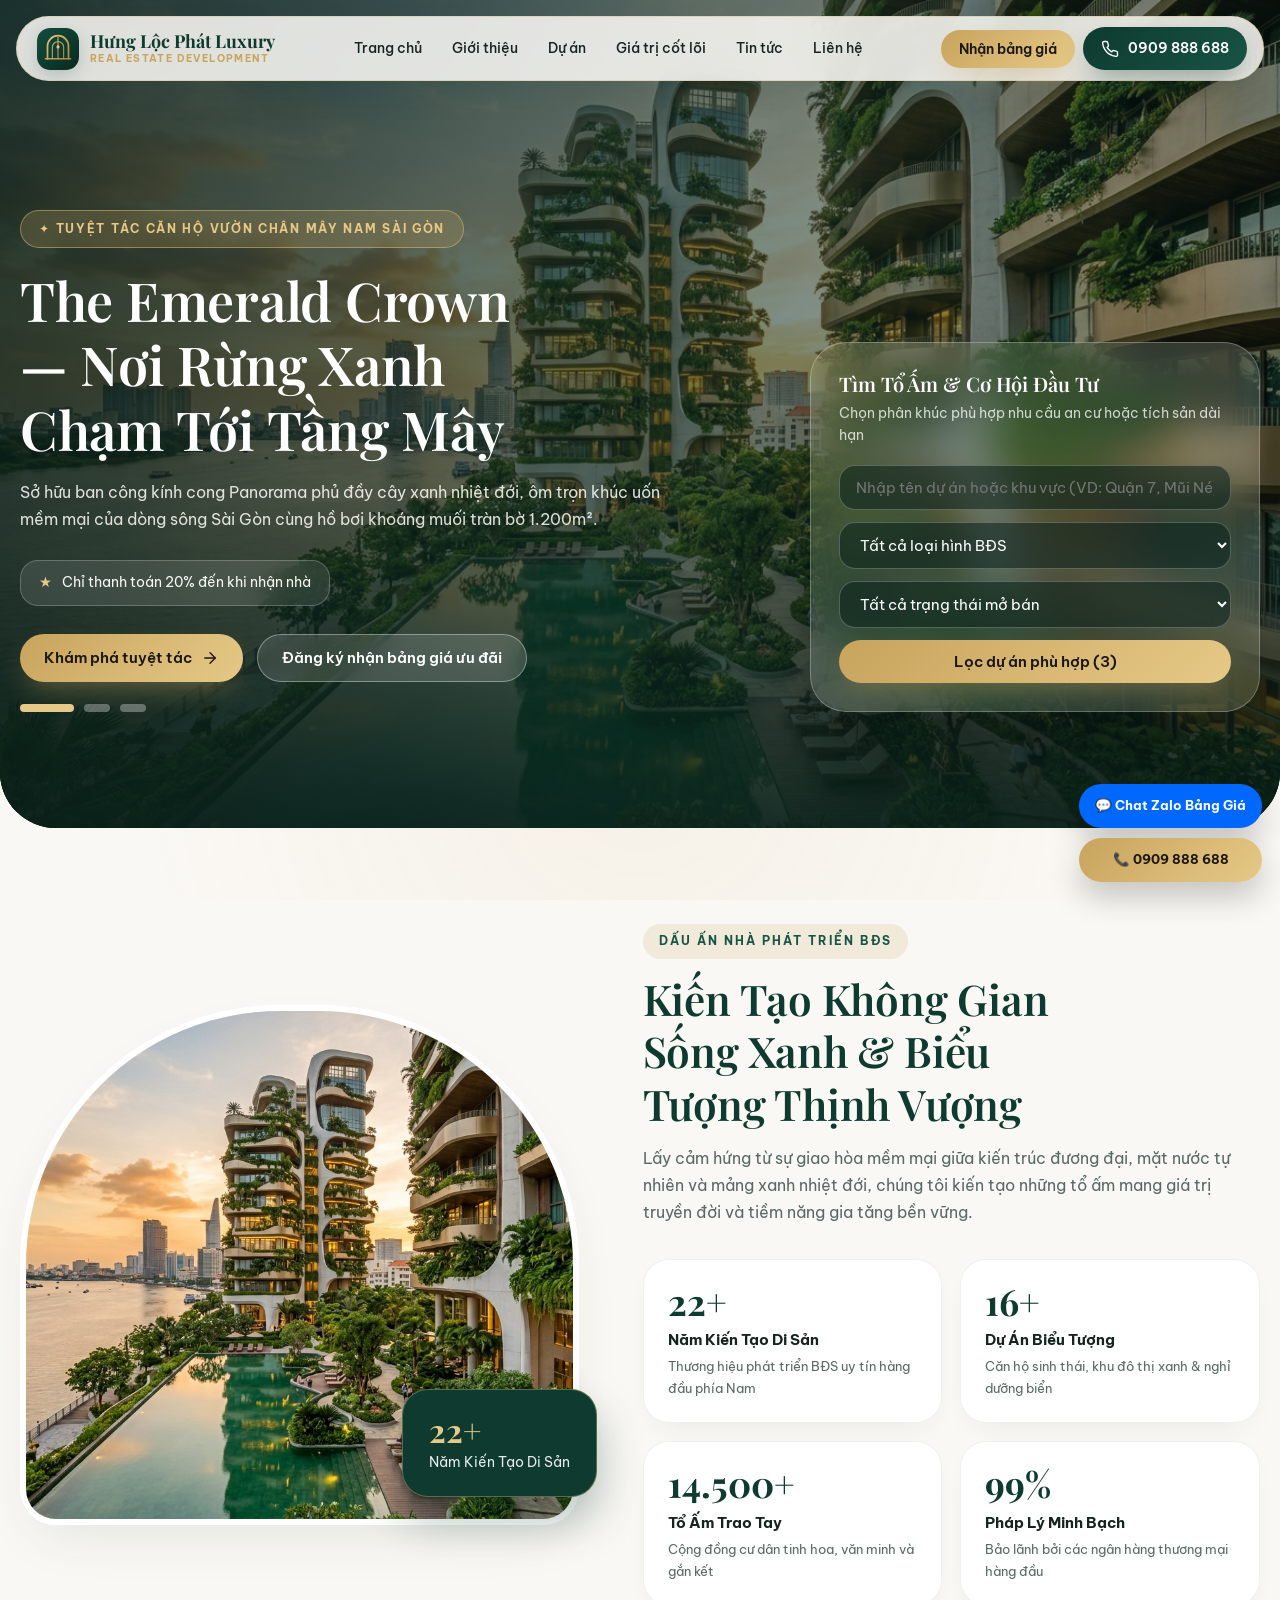
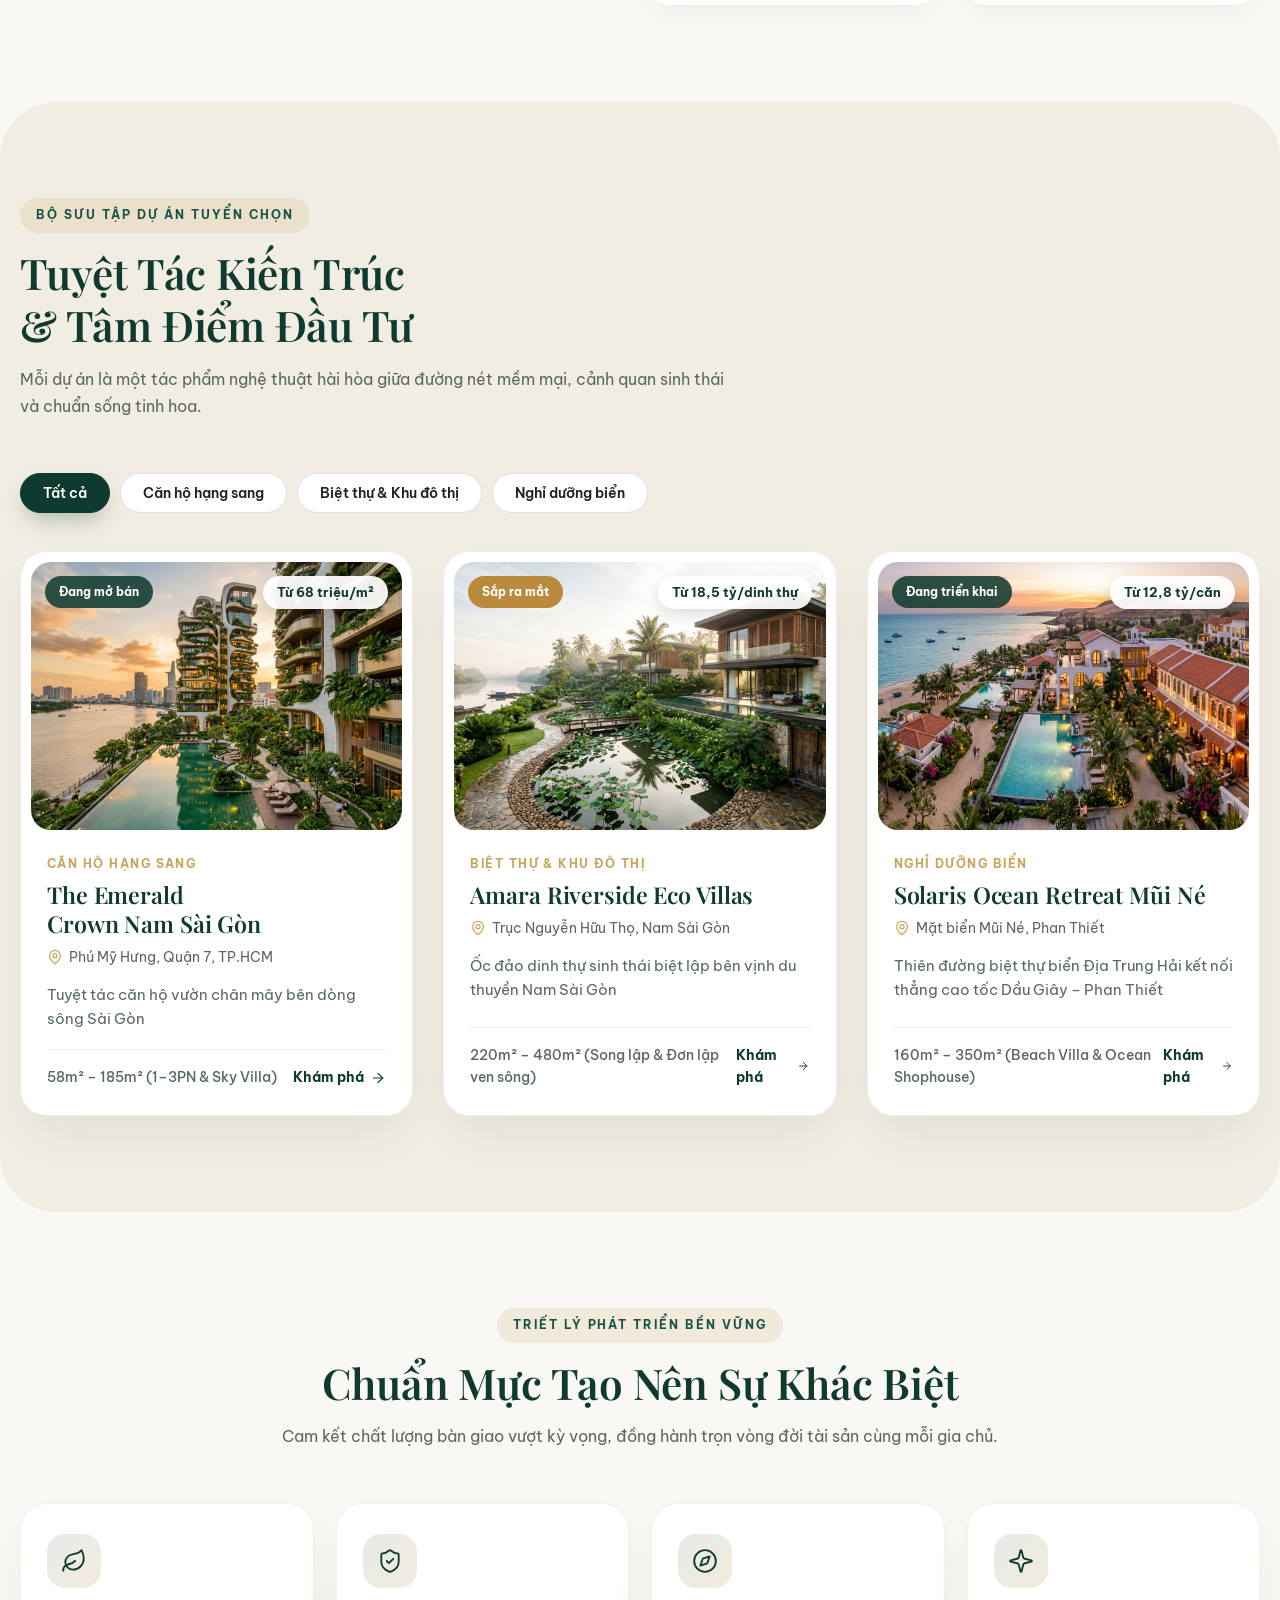
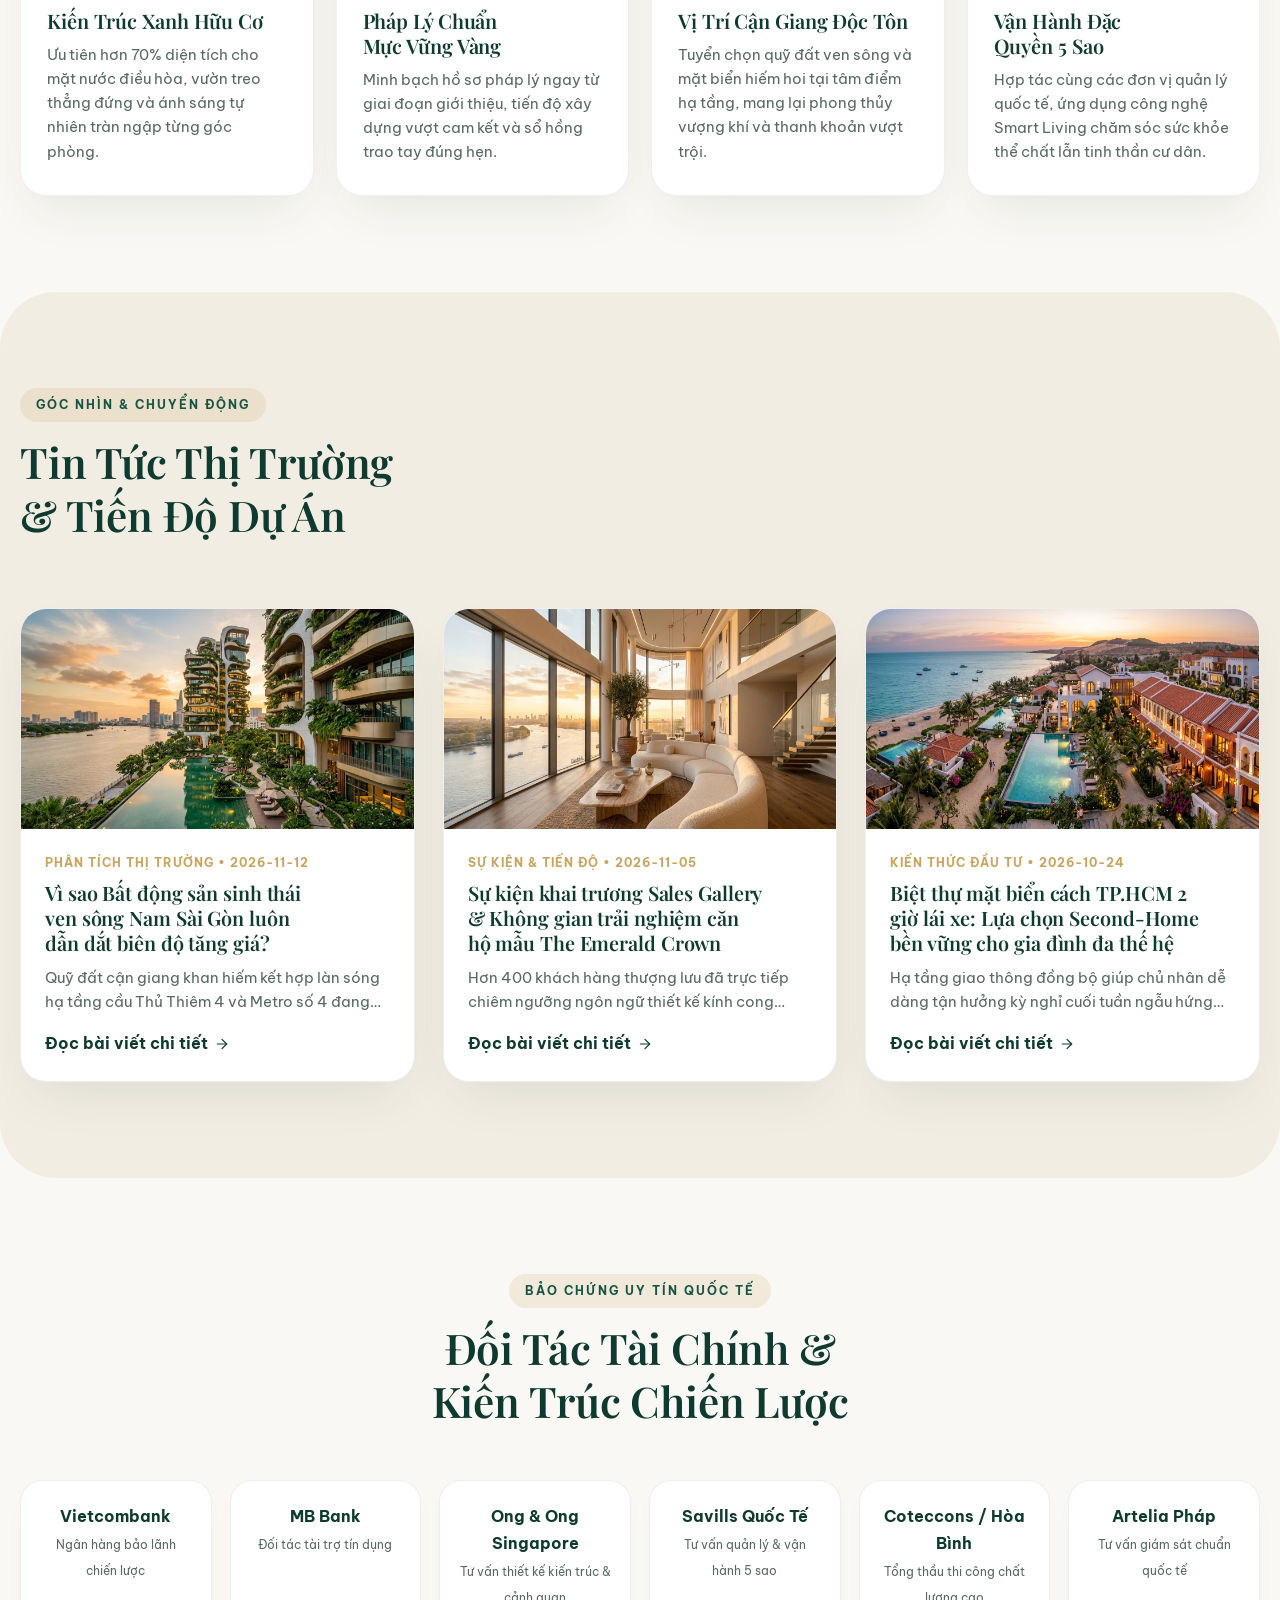
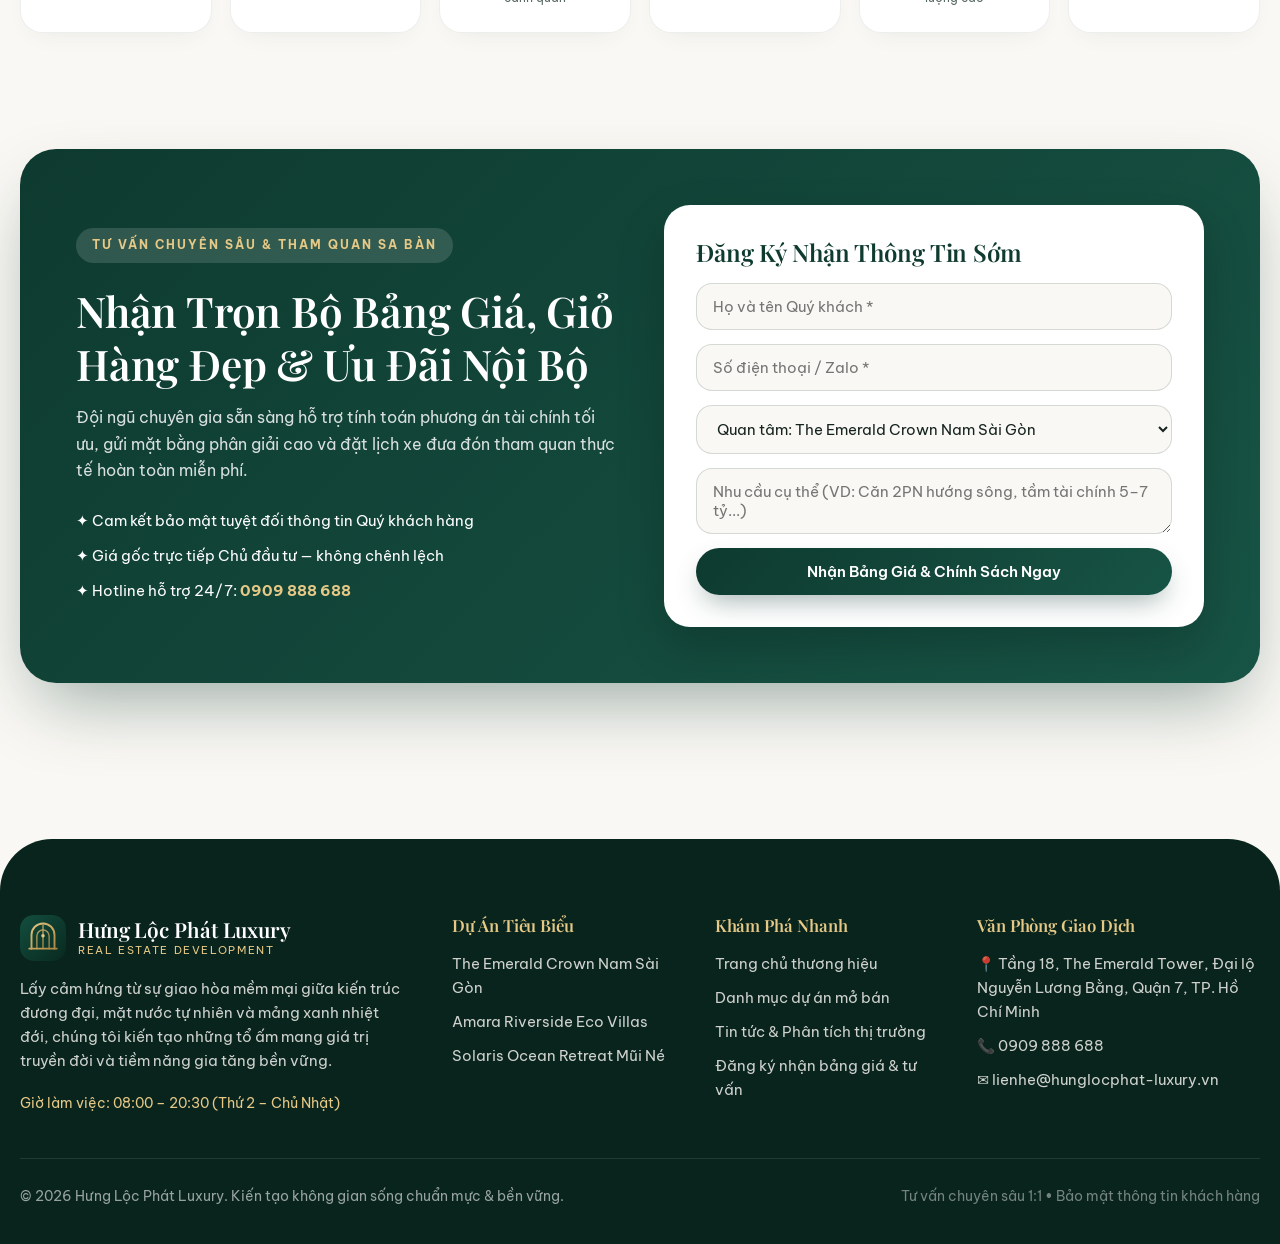
==== commit 3cee3b38: "Khoi tao Website Bat Dong San Luxury & Ung dung BDS Studio" ====
--- a/index.html
+++ b/index.html
@@ -2,7 +2,7 @@
 <html lang="vi">
 <head>
   <meta charset="UTF-8" />
-  <meta name="viewport" content="width=device-width, initial-scale=1.0" />
+  <meta name="viewport" content="width=device-width, initial-scale=1.0, viewport-fit=cover" />
   <title>Hưng Lộc Phát Luxury — Không Gian Sống Xanh &amp; Biểu Tượng Thịnh Vượng</title>
   <meta name="description" content="Khám phá bộ sưu tập căn hộ sinh thái hạng sang, biệt thự ven sông và tổ hợp nghỉ dưỡng biển biểu tượng." />
   <link rel="icon" type="image/svg+xml" href="./assets/images/logo-mark.svg" />
@@ -25,13 +25,18 @@
         </div>
       </a>
 
-      <nav class="nav-links" id="navLinks">
+      <nav class="nav-links" id="navLinks" aria-label="Điều hướng chính">
         <a href="#/" class="nav-link" data-nav="home">Trang chủ</a>
         <a href="#/gioi-thieu" class="nav-link" data-scroll="aboutSection">Giới thiệu</a>
         <a href="#/du-an" class="nav-link" data-scroll="projectsSection">Dự án</a>
         <a href="#/gia-tri" class="nav-link" data-scroll="valuesSection">Giá trị cốt lõi</a>
         <a href="#/tin-tuc" class="nav-link" data-scroll="newsSection">Tin tức</a>
         <a href="#/lien-he" class="nav-link" data-scroll="consultSection">Liên hệ</a>
+        <div class="nav-mobile-cta">
+          <a href="tel:0909888688" class="btn btn-primary" id="mobileDrawerHotlineBtn" style="width:100%;justify-content:center;">
+            📞 Gọi Hotline Tư Vấn
+          </a>
+        </div>
       </nav>
 
       <div class="header-actions">
@@ -41,7 +46,7 @@
         <a href="tel:0909888688" class="btn btn-primary" id="headerHotlineBtn">
           <span>0909 888 688</span>
         </a>
-        <button class="mobile-menu-btn" id="mobileMenuBtn" type="button" aria-label="Mở menu">
+        <button class="mobile-menu-btn" id="mobileMenuBtn" type="button" aria-label="Mở menu" aria-expanded="false">
           ☰
         </button>
       </div>
--- a/assets/css/main.css
+++ b/assets/css/main.css
@@ -40,9 +40,10 @@
 h1, h2, h3, h4, .serif-heading {
   font-family: var(--font-heading);
   font-weight: 600;
-  line-height: 1.22;
+  line-height: 1.25;
   margin: 0;
-  letter-spacing: -0.01em;
+  letter-spacing: -0.005em;
+  text-wrap: balance;
 }
 
 img {
@@ -83,43 +84,58 @@
   left: 0;
   right: 0;
   z-index: 90;
-  transition: transform 0.45s var(--ease-luxury), top 0.45s var(--ease-luxury);
+  pointer-events: none;
+  transition: transform 0.42s var(--ease-luxury), top 0.42s var(--ease-luxury);
 }
 
 .header-inner {
-  width: min(1260px, calc(100% - 28px));
+  pointer-events: auto;
+  position: relative;
+  width: min(1320px, calc(100% - 32px));
   margin-inline: auto;
-  padding: 11px 18px 11px 22px;
+  padding: 10px 16px 10px 20px;
   border-radius: 999px;
   display: flex;
   align-items: center;
   justify-content: space-between;
-  gap: 18px;
-  background: rgba(250, 248, 244, 0.84);
+  gap: 12px;
+  background: rgba(250, 248, 244, 0.88);
   backdrop-filter: blur(20px) saturate(160%);
   -webkit-backdrop-filter: blur(20px) saturate(160%);
   border: 1px solid rgba(200, 164, 93, 0.28);
   box-shadow: 0 14px 40px -12px rgba(14, 58, 47, 0.14);
-  transition: all 0.4s var(--ease-luxury);
+  transition:
+    transform 0.42s var(--ease-luxury),
+    opacity 0.32s var(--ease-luxury),
+    background 0.4s var(--ease-luxury),
+    padding 0.4s var(--ease-luxury),
+    box-shadow 0.4s var(--ease-luxury);
 }
 
 .site-header.scrolled .header-inner {
-  background: rgba(250, 248, 244, 0.95);
-  padding-block: 9px;
+  background: rgba(250, 248, 244, 0.96);
+  padding-block: 8px;
   box-shadow: 0 18px 44px -12px rgba(14, 58, 47, 0.2);
 }
 
+.site-header.header-hidden .header-inner {
+  transform: translateY(calc(-100% - 28px));
+  opacity: 0;
+  pointer-events: none;
+}
+
 .brand-link {
   display: flex;
   align-items: center;
-  gap: 12px;
+  gap: 11px;
+  flex-shrink: 0;
   min-width: 0;
 }
 
 .brand-logo {
-  width: 44px;
-  height: 44px;
-  border-radius: 14px;
+  width: 42px;
+  height: 42px;
+  border-radius: 13px;
   object-fit: cover;
   flex-shrink: 0;
   box-shadow: 0 6px 16px rgba(14, 58, 47, 0.18);
@@ -128,36 +144,42 @@
 .brand-text-wrap {
   display: flex;
   flex-direction: column;
+  min-width: 0;
 }
 
 .brand-title {
   font-family: var(--font-heading);
-  font-size: 1.15rem;
+  font-size: 1.12rem;
   font-weight: 700;
   color: var(--color-primary);
-  line-height: 1.15;
+  line-height: 1.2;
+  white-space: nowrap;
 }
 
 .brand-sub {
-  font-size: 0.65rem;
-  letter-spacing: 0.16em;
+  font-size: 0.62rem;
+  letter-spacing: 0.14em;
   text-transform: uppercase;
   color: var(--color-accent);
   font-weight: 700;
+  white-space: nowrap;
 }
 
 .nav-links {
   display: flex;
   align-items: center;
-  gap: 6px;
+  gap: 4px;
+  flex-shrink: 0;
 }
 
 .nav-link {
-  padding: 9px 16px;
+  padding: 8px 13px;
   border-radius: 999px;
-  font-size: 0.92rem;
+  font-size: 0.9rem;
   font-weight: 500;
   color: var(--color-ink);
+  white-space: nowrap;
+  flex-shrink: 0;
   transition: all 0.3s var(--ease-luxury);
   cursor: pointer;
 }
@@ -167,10 +189,20 @@
   color: var(--color-primary);
 }
 
+.nav-mobile-cta {
+  display: none;
+}
+
 .header-actions {
   display: flex;
   align-items: center;
-  gap: 10px;
+  gap: 8px;
+  flex-shrink: 0;
+}
+
+.header-actions .btn {
+  padding: 10px 18px;
+  font-size: 0.88rem;
 }
 
 .btn {
@@ -243,19 +275,27 @@
   width: 42px;
   height: 42px;
   border-radius: 50%;
-  border: 1px solid rgba(14, 58, 47, 0.15);
+  border: 1px solid rgba(14, 58, 47, 0.16);
   background: #FFFFFF;
   color: var(--color-primary);
   align-items: center;
   justify-content: center;
+  font-size: 1.15rem;
+  font-weight: 700;
+  flex-shrink: 0;
   cursor: pointer;
+  transition: background 0.25s ease, transform 0.2s ease;
+}
+
+.mobile-menu-btn:active {
+  transform: scale(0.95);
 }
 
 /* ================= HERO CINEMATIC MỀM MẠI ================= */
 .hero-section {
   position: relative;
-  min-height: 94vh;
-  padding: 138px 0 88px;
+  min-height: 92vh;
+  padding: 132px 0 116px;
   display: flex;
   align-items: flex-end;
   overflow: hidden;
@@ -324,8 +364,8 @@
 
 .hero-title {
   color: #FFFFFF;
-  font-size: clamp(2.35rem, 4.4vw, 4.05rem);
-  line-height: 1.14;
+  font-size: clamp(2.25rem, 4.2vw, 3.95rem);
+  line-height: 1.2;
   margin-bottom: 18px;
   text-shadow: 0 10px 30px rgba(0, 0, 0, 0.25);
 }
@@ -571,6 +611,8 @@
   color: var(--color-ink);
   font-size: 0.9rem;
   font-weight: 600;
+  white-space: nowrap;
+  flex-shrink: 0;
   cursor: pointer;
   transition: all 0.35s var(--ease-luxury);
 }
@@ -588,7 +630,7 @@
 
 .projects-grid {
   display: grid;
-  grid-template-columns: repeat(auto-fill, minmax(360px, 1fr));
+  grid-template-columns: repeat(auto-fill, minmax(min(100%, 340px), 1fr));
   gap: 30px;
 }
 
@@ -645,6 +687,8 @@
   border-radius: 999px;
   font-size: 0.76rem;
   font-weight: 700;
+  white-space: nowrap;
+  flex-shrink: 0;
   backdrop-filter: blur(12px);
   background: rgba(14, 58, 47, 0.86);
   color: #FFFFFF;
@@ -659,6 +703,8 @@
   border-radius: 999px;
   font-size: 0.8rem;
   font-weight: 700;
+  white-space: nowrap;
+  flex-shrink: 0;
   background: rgba(255, 255, 255, 0.93);
   color: var(--color-primary);
   box-shadow: 0 6px 16px rgba(0, 0, 0, 0.12);
@@ -864,6 +910,11 @@
   z-index: 60;
   margin-top: -26px;
   margin-bottom: 24px;
+  transition: top 0.42s var(--ease-luxury);
+}
+
+body.header-hidden .project-subnav {
+  top: 16px;
 }
 
 .project-subnav-inner {
@@ -1004,6 +1055,8 @@
   font-size: 0.88rem;
   min-width: 82px;
   text-align: center;
+  white-space: nowrap;
+  flex-shrink: 0;
 }
 
 .map-frame-wrap {
@@ -1025,7 +1078,7 @@
 /* Tiện ích */
 .amenities-grid {
   display: grid;
-  grid-template-columns: repeat(auto-fill, minmax(320px, 1fr));
+  grid-template-columns: repeat(auto-fill, minmax(min(100%, 300px), 1fr));
   gap: 24px;
 }
 
@@ -1134,6 +1187,8 @@
   font-size: 1.2rem;
   font-weight: 700;
   text-align: center;
+  white-space: nowrap;
+  flex-shrink: 0;
 }
 
 .loan-calculator {
@@ -1191,7 +1246,7 @@
 /* Gallery */
 .gallery-grid {
   display: grid;
-  grid-template-columns: repeat(auto-fill, minmax(280px, 1fr));
+  grid-template-columns: repeat(auto-fill, minmax(min(100%, 270px), 1fr));
   gap: 20px;
 }
 
@@ -1227,7 +1282,7 @@
 /* ================= TIN TỨC & ĐỐI TÁC ================= */
 .news-grid {
   display: grid;
-  grid-template-columns: repeat(auto-fill, minmax(340px, 1fr));
+  grid-template-columns: repeat(auto-fill, minmax(min(100%, 320px), 1fr));
   gap: 28px;
 }
 
@@ -1407,25 +1462,64 @@
   font-size: 0.82rem;
 }
 
+/* Trang chi tiết bài viết Tin tức */
+.news-detail-section {
+  padding-top: 140px;
+}
+
+.news-detail-hero-img {
+  width: 100%;
+  max-height: 480px;
+  object-fit: cover;
+  border-radius: var(--radius-lg);
+  box-shadow: var(--shadow-soft);
+  margin-bottom: 30px;
+}
+
+.news-article-body {
+  font-size: 1.06rem;
+  line-height: 1.85;
+  color: var(--color-ink);
+  white-space: pre-line;
+  background: #FFFFFF;
+  padding: 36px;
+  border-radius: var(--radius-card);
+  box-shadow: var(--shadow-soft);
+}
+
+.news-related-banner {
+  margin-top: 36px;
+  padding: 28px;
+  border-radius: var(--radius-card);
+  background: var(--color-surface-alt);
+  display: flex;
+  flex-wrap: wrap;
+  align-items: center;
+  justify-content: space-between;
+  gap: 20px;
+}
+
 /* Floating Action Dock */
 .floating-dock {
   position: fixed;
-  right: 22px;
-  bottom: 24px;
+  right: 18px;
+  bottom: 18px;
   z-index: 85;
   display: flex;
   flex-direction: column;
-  gap: 12px;
+  gap: 10px;
 }
 
 .dock-btn {
   display: flex;
   align-items: center;
-  gap: 10px;
-  padding: 12px 18px;
+  justify-content: center;
+  gap: 8px;
+  padding: 11px 16px;
   border-radius: 999px;
   font-weight: 700;
-  font-size: 0.86rem;
+  font-size: 0.83rem;
+  white-space: nowrap;
   box-shadow: 0 14px 32px rgba(0, 0, 0, 0.22);
   transition: transform 0.3s var(--ease-luxury);
   border: none;
@@ -1505,8 +1599,94 @@
   transform: translateY(0);
 }
 
-/* ================= RESPONSIVE ================= */
+/* ================= RESPONSIVE ĐA THIẾT BỊ (LAPTOP / TABLET / MOBILE) ================= */
+
+/* 1. Laptop nhỏ / Windows phóng to 125% (1025px – 1180px): Giữ 1 hàng ngang gọn gàng, không rớt dòng */
+@media (max-width: 1180px) {
+  .header-inner {
+    padding: 9px 14px 9px 16px;
+    gap: 8px;
+  }
+  .brand-sub {
+    display: none;
+  }
+  .brand-title {
+    font-size: 1.04rem;
+  }
+  .nav-links {
+    gap: 2px;
+  }
+  .nav-link {
+    padding: 7px 10px;
+    font-size: 0.84rem;
+  }
+  .header-actions .btn {
+    padding: 9px 14px;
+    font-size: 0.83rem;
+  }
+  .hero-content-wrap {
+    gap: 28px;
+    grid-template-columns: 1.15fr 0.85fr;
+  }
+}
+
+/* 2. Máy tính bảng iPad ngang & dọc (<= 1024px) */
 @media (max-width: 1024px) {
+  .nav-links {
+    display: none;
+  }
+  .nav-links.mobile-open {
+    display: flex;
+    flex-direction: column;
+    align-items: stretch;
+    gap: 4px;
+    position: absolute;
+    top: calc(100% + 10px);
+    left: 0;
+    right: 0;
+    background: rgba(250, 248, 244, 0.98);
+    backdrop-filter: blur(22px);
+    -webkit-backdrop-filter: blur(22px);
+    padding: 16px;
+    border-radius: 26px;
+    box-shadow: 0 26px 56px rgba(10, 34, 28, 0.24);
+    border: 1px solid rgba(200, 164, 93, 0.35);
+    animation: mobileMenuFade 0.24s var(--ease-luxury);
+  }
+  @keyframes mobileMenuFade {
+    from {
+      opacity: 0;
+      transform: translateY(-8px) scale(0.98);
+    }
+    to {
+      opacity: 1;
+      transform: translateY(0) scale(1);
+    }
+  }
+  .nav-links.mobile-open .nav-link {
+    padding: 12px 16px;
+    font-size: 0.96rem;
+    border-radius: 14px;
+  }
+  .nav-links.mobile-open .nav-mobile-cta {
+    display: block;
+    margin-top: 8px;
+    padding-top: 12px;
+    border-top: 1px solid rgba(14, 58, 47, 0.1);
+  }
+  .mobile-menu-btn {
+    display: inline-flex;
+  }
+  .brand-sub {
+    display: block;
+  }
+
+  .hero-section {
+    min-height: auto;
+    padding: 118px 0 72px;
+    border-bottom-left-radius: 42px;
+    border-bottom-right-radius: 42px;
+  }
   .hero-content-wrap,
   .about-grid,
   .overview-split,
@@ -1514,58 +1694,363 @@
   .finance-grid,
   .consult-banner {
     grid-template-columns: 1fr;
-  }
-  .values-grid {
+    gap: 32px;
+  }
+  .finder-grid {
     grid-template-columns: repeat(2, 1fr);
   }
-  .footer-grid {
-    grid-template-columns: repeat(2, 1fr);
-  }
-  .project-keybar {
-    grid-template-columns: repeat(2, 1fr);
+  .arch-showcase {
+    max-width: 620px;
+    margin-inline: auto;
+    width: 100%;
+  }
+  .arch-main-img {
+    height: 430px;
+    border-radius: 200px 200px 32px 32px;
   }
   .arch-floating-badge {
     right: 16px;
-  }
-}
-
+    bottom: 20px;
+  }
+  .projects-grid,
+  .news-grid,
+  .amenities-grid {
+    grid-template-columns: repeat(2, minmax(0, 1fr));
+    gap: 22px;
+  }
+  .values-grid {
+    grid-template-columns: repeat(2, minmax(0, 1fr));
+  }
+  .footer-grid {
+    grid-template-columns: repeat(2, minmax(0, 1fr));
+    gap: 28px;
+  }
+  .project-keybar {
+    grid-template-columns: repeat(2, minmax(0, 1fr));
+  }
+  .consult-banner {
+    padding: 40px 32px;
+  }
+  .section {
+    padding: 76px 0;
+  }
+}
+
+/* 3. Điện thoại di động (<= 768px) */
 @media (max-width: 768px) {
-  .nav-links {
-    display: none;
-  }
-  .nav-links.mobile-open {
-    display: flex;
-    flex-direction: column;
-    position: absolute;
-    top: 74px;
-    left: 14px;
-    right: 14px;
-    background: #FAF8F4;
-    padding: 18px;
-    border-radius: 26px;
-    box-shadow: 0 24px 50px rgba(0, 0, 0, 0.2);
-    border: 1px solid rgba(200, 164, 93, 0.3);
-  }
-  .mobile-menu-btn {
-    display: inline-flex;
+  .container {
+    width: calc(100% - 28px);
+  }
+  .site-header {
+    top: 10px;
+  }
+  .header-inner {
+    width: calc(100% - 20px);
+    padding: 8px 10px 8px 14px;
+    gap: 8px;
+  }
+  .brand-logo {
+    width: 36px;
+    height: 36px;
+    border-radius: 11px;
+  }
+  .brand-title {
+    font-size: 0.98rem;
+  }
+  .brand-sub {
+    font-size: 0.54rem;
+    letter-spacing: 0.1em;
   }
   .header-actions .btn-primary {
     display: none;
   }
+  .header-actions .btn-gold {
+    padding: 8px 14px;
+    font-size: 0.8rem;
+  }
+  .mobile-menu-btn {
+    width: 38px;
+    height: 38px;
+    font-size: 1.05rem;
+  }
+
+  /* Hero trên điện thoại */
+  .hero-section {
+    padding: 96px 0 42px;
+    border-bottom-left-radius: 30px;
+    border-bottom-right-radius: 30px;
+  }
+  .hero-content-wrap {
+    width: calc(100% - 28px);
+    gap: 24px;
+  }
+  .hero-eyebrow {
+    font-size: 0.68rem;
+    letter-spacing: 0.09em;
+    padding: 6px 12px;
+    margin-bottom: 14px;
+    max-width: 100%;
+  }
+  .hero-title {
+    font-size: clamp(1.78rem, 6.8vw, 2.35rem);
+    margin-bottom: 14px;
+  }
+  .hero-subtitle {
+    font-size: 0.95rem;
+    margin-bottom: 20px;
+  }
+  .hero-metric-pill {
+    font-size: 0.83rem;
+    padding: 8px 14px;
+    margin-bottom: 20px;
+  }
+  .hero-finder-card {
+    padding: 20px 18px;
+    border-radius: 24px;
+  }
+  .finder-grid {
+    grid-template-columns: 1fr;
+  }
+  /* Cỡ chữ 16px ngăn Safari trên iPhone tự động zoom khi chạm vào ô nhập */
+  .finder-select,
+  .finder-input,
+  .form-input {
+    font-size: 16px;
+  }
+
+  /* Section & Bố cục thẻ trên điện thoại */
+  .section {
+    padding: 56px 0;
+  }
+  .section-alt {
+    border-radius: 30px;
+  }
+  .section-header {
+    margin-bottom: 30px;
+  }
+  .section-title {
+    font-size: clamp(1.62rem, 6vw, 2.15rem);
+  }
+  .section-desc {
+    font-size: 0.95rem;
+  }
+
+  /* Thanh lọc cuộn ngang mượt bằng ngón tay trên điện thoại */
+  .filter-pills {
+    flex-wrap: nowrap;
+    overflow-x: auto;
+    padding-bottom: 6px;
+    margin-bottom: 24px;
+    -webkit-overflow-scrolling: touch;
+    scrollbar-width: none;
+  }
+  .filter-pills::-webkit-scrollbar {
+    display: none;
+  }
+  .filter-pill {
+    padding: 9px 18px;
+    font-size: 0.85rem;
+  }
+
   .projects-grid,
   .values-grid,
-  .footer-grid,
+  .news-grid,
+  .amenities-grid,
+  .gallery-grid,
+  .footer-grid {
+    grid-template-columns: minmax(0, 1fr);
+    gap: 20px;
+  }
   .stats-grid {
+    grid-template-columns: repeat(2, minmax(0, 1fr));
+    gap: 12px;
+  }
+  .stat-card {
+    padding: 18px 16px;
+  }
+  .stat-value {
+    font-size: 1.75rem;
+  }
+  .partners-grid {
+    grid-template-columns: repeat(2, minmax(0, 1fr));
+    gap: 12px;
+  }
+
+  .arch-main-img {
+    height: 330px;
+    border-radius: 150px 150px 26px 26px;
+    border-width: 4px;
+  }
+  .arch-floating-badge {
+    position: relative;
+    right: auto;
+    bottom: auto;
+    margin: -34px 14px 0 auto;
+    padding: 16px 20px;
+    max-width: 220px;
+  }
+
+  .project-card-media {
+    height: 225px;
+  }
+  .project-card-body {
+    padding: 20px;
+  }
+  .project-card-title {
+    font-size: 1.28rem;
+  }
+
+  /* Trang chi tiết dự án trên điện thoại */
+  .project-hero {
+    min-height: auto;
+    padding: 100px 0 36px;
+    border-bottom-left-radius: 30px;
+    border-bottom-right-radius: 30px;
+  }
+  .project-keybar {
+    padding: 16px;
+    gap: 14px;
+    margin-top: 22px;
+  }
+  .keybar-item strong {
+    font-size: 1rem;
+  }
+  .project-subnav {
+    top: 68px;
+    margin-top: -18px;
+  }
+  .project-subnav-inner {
+    justify-content: flex-start;
+    border-radius: 20px;
+    padding: 8px 10px;
+    scrollbar-width: none;
+  }
+  .project-subnav-inner::-webkit-scrollbar {
+    display: none;
+  }
+  .subnav-pill {
+    padding: 7px 14px;
+    font-size: 0.83rem;
+  }
+  .specs-card,
+  .floorplan-box,
+  .loan-calculator,
+  .consult-form-card {
+    padding: 22px 18px;
+    border-radius: 24px;
+  }
+  .specs-row {
+    flex-wrap: wrap;
+    gap: 4px 12px;
+  }
+  .specs-row strong {
+    text-align: left;
+  }
+  .floorplan-stage {
+    padding: 12px;
+  }
+  .zoom-hint {
+    position: static;
+    margin-top: 10px;
+    width: 100%;
+    justify-content: center;
+  }
+  .map-frame-wrap,
+  .map-frame-wrap iframe {
+    min-height: 280px;
+  }
+  .consult-banner {
+    padding: 28px 20px;
+    border-radius: 28px;
+  }
+
+  /* Trang bài viết Tin tức trên điện thoại */
+  .news-detail-section {
+    padding-top: 104px;
+  }
+  .news-article-body {
+    padding: 22px 18px;
+    font-size: 0.98rem;
+  }
+  .news-related-banner {
+    padding: 20px 18px;
+  }
+  .news-related-banner .btn {
+    width: 100%;
+  }
+
+  /* Modal trên điện thoại */
+  .modal-backdrop {
+    padding: 12px;
+  }
+  .modal-panel {
+    padding: 26px 20px;
+    border-radius: 24px;
+  }
+
+  /* Thanh công cụ nổi chuyển thành Thanh Dock Cố Định Đáy Màn Hình chuẩn Mobile BĐS */
+  .floating-dock {
+    left: 12px;
+    right: 12px;
+    bottom: max(10px, env(safe-area-inset-bottom));
+    flex-direction: row;
+    gap: 8px;
+    padding: 6px;
+    border-radius: 999px;
+    background: rgba(9, 36, 29, 0.92);
+    backdrop-filter: blur(16px);
+    -webkit-backdrop-filter: blur(16px);
+    border: 1px solid rgba(200, 164, 93, 0.35);
+    box-shadow: 0 16px 40px rgba(0, 0, 0, 0.35);
+  }
+  .dock-btn {
+    flex: 1;
+    padding: 11px 10px;
+    font-size: 0.81rem;
+    box-shadow: none;
+  }
+  .dock-btn:hover {
+    transform: none;
+  }
+
+  .site-footer {
+    padding: 54px 0 calc(96px + env(safe-area-inset-bottom));
+    border-top-left-radius: 32px;
+    border-top-right-radius: 32px;
+  }
+}
+
+/* 4. Điện thoại cỡ nhỏ (<= 480px) */
+@media (max-width: 480px) {
+  .brand-sub {
+    display: none;
+  }
+  .hero-cta-row .btn {
+    width: 100%;
+  }
+  .connection-item,
+  .milestone-card {
+    padding: 14px 16px;
+    gap: 12px;
+  }
+  .loan-result-box {
     grid-template-columns: 1fr;
-  }
-  .consult-banner {
-    padding: 30px 22px;
-  }
-  .hero-section {
-    border-bottom-left-radius: 34px;
-    border-bottom-right-radius: 34px;
-  }
-  .arch-main-img {
-    height: 380px;
-  }
-}
+    gap: 12px;
+  }
+}
+
+/* 5. Màn hình siêu nhỏ (<= 360px) */
+@media (max-width: 360px) {
+  .header-actions .btn-gold {
+    padding: 7px 10px;
+    font-size: 0.75rem;
+  }
+  .brand-title {
+    font-size: 0.88rem;
+  }
+  .stats-grid,
+  .project-keybar,
+  .partners-grid {
+    grid-template-columns: 1fr;
+  }
+}
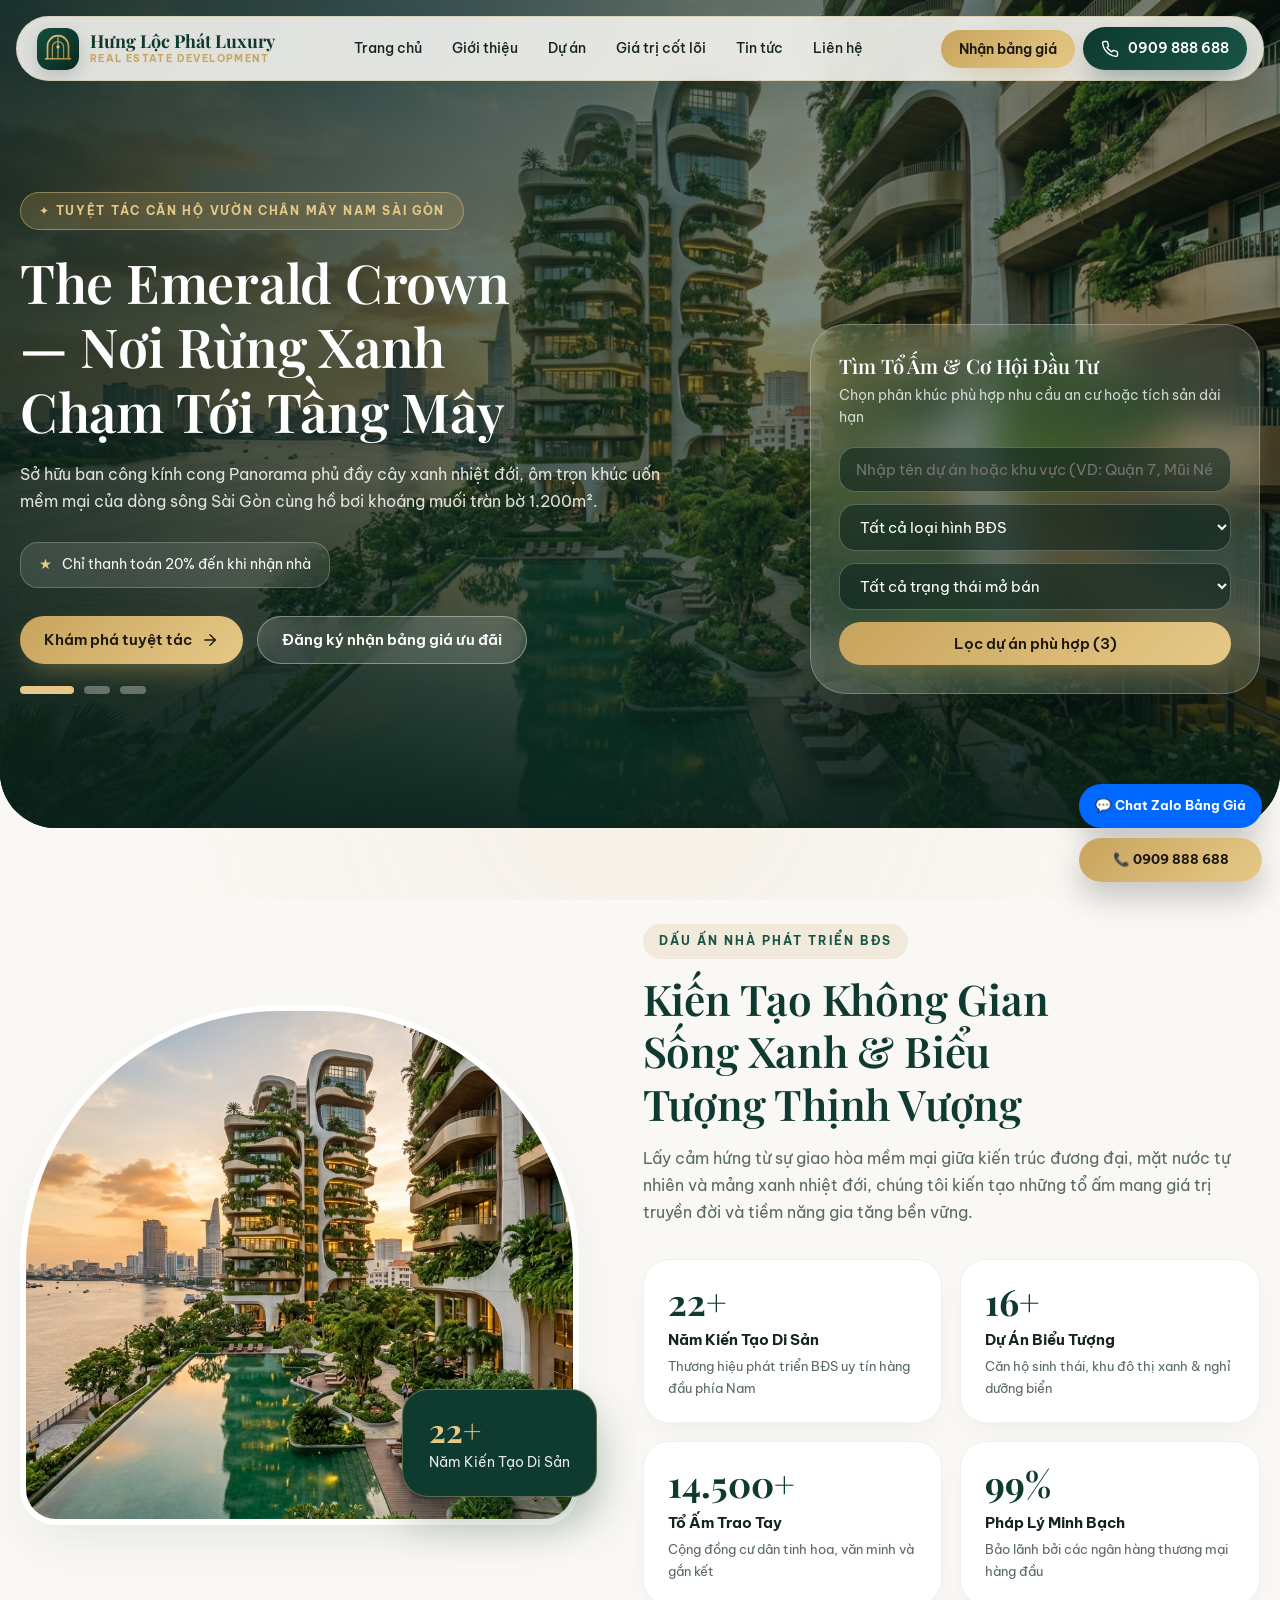
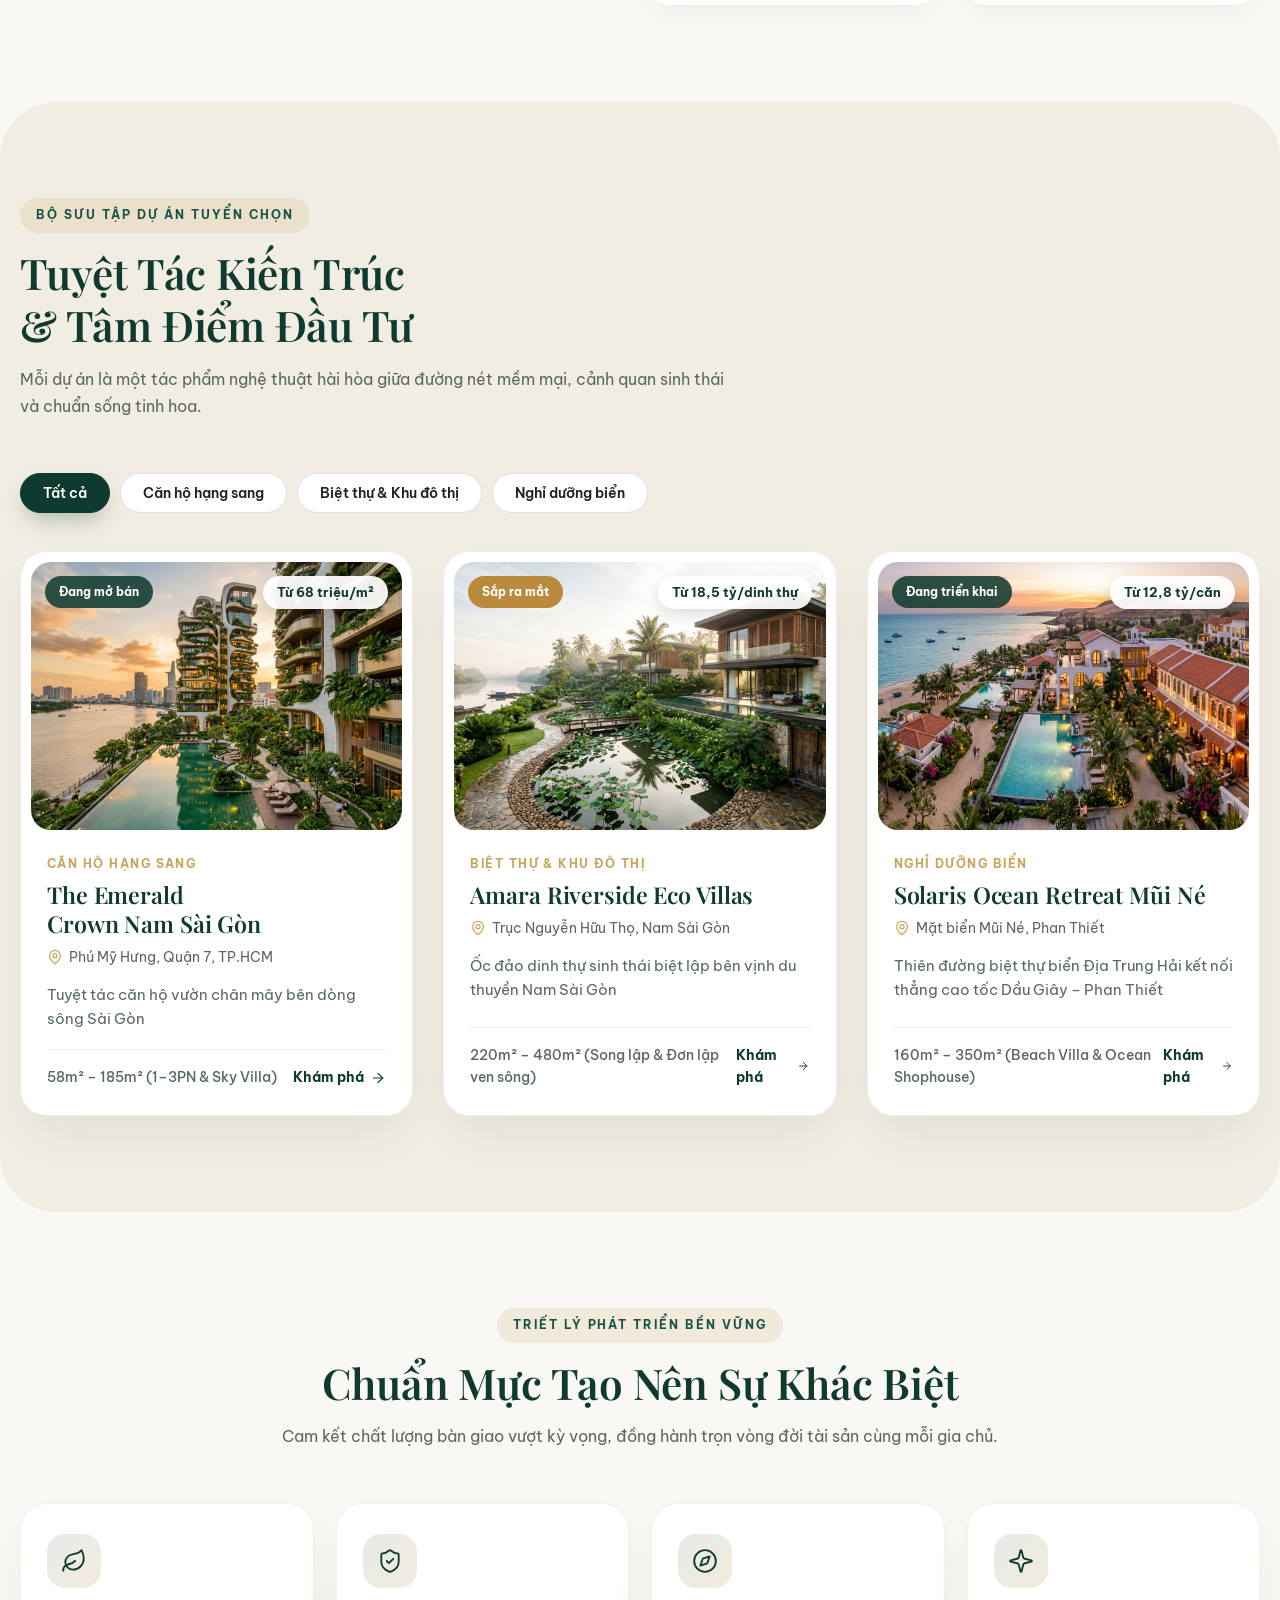
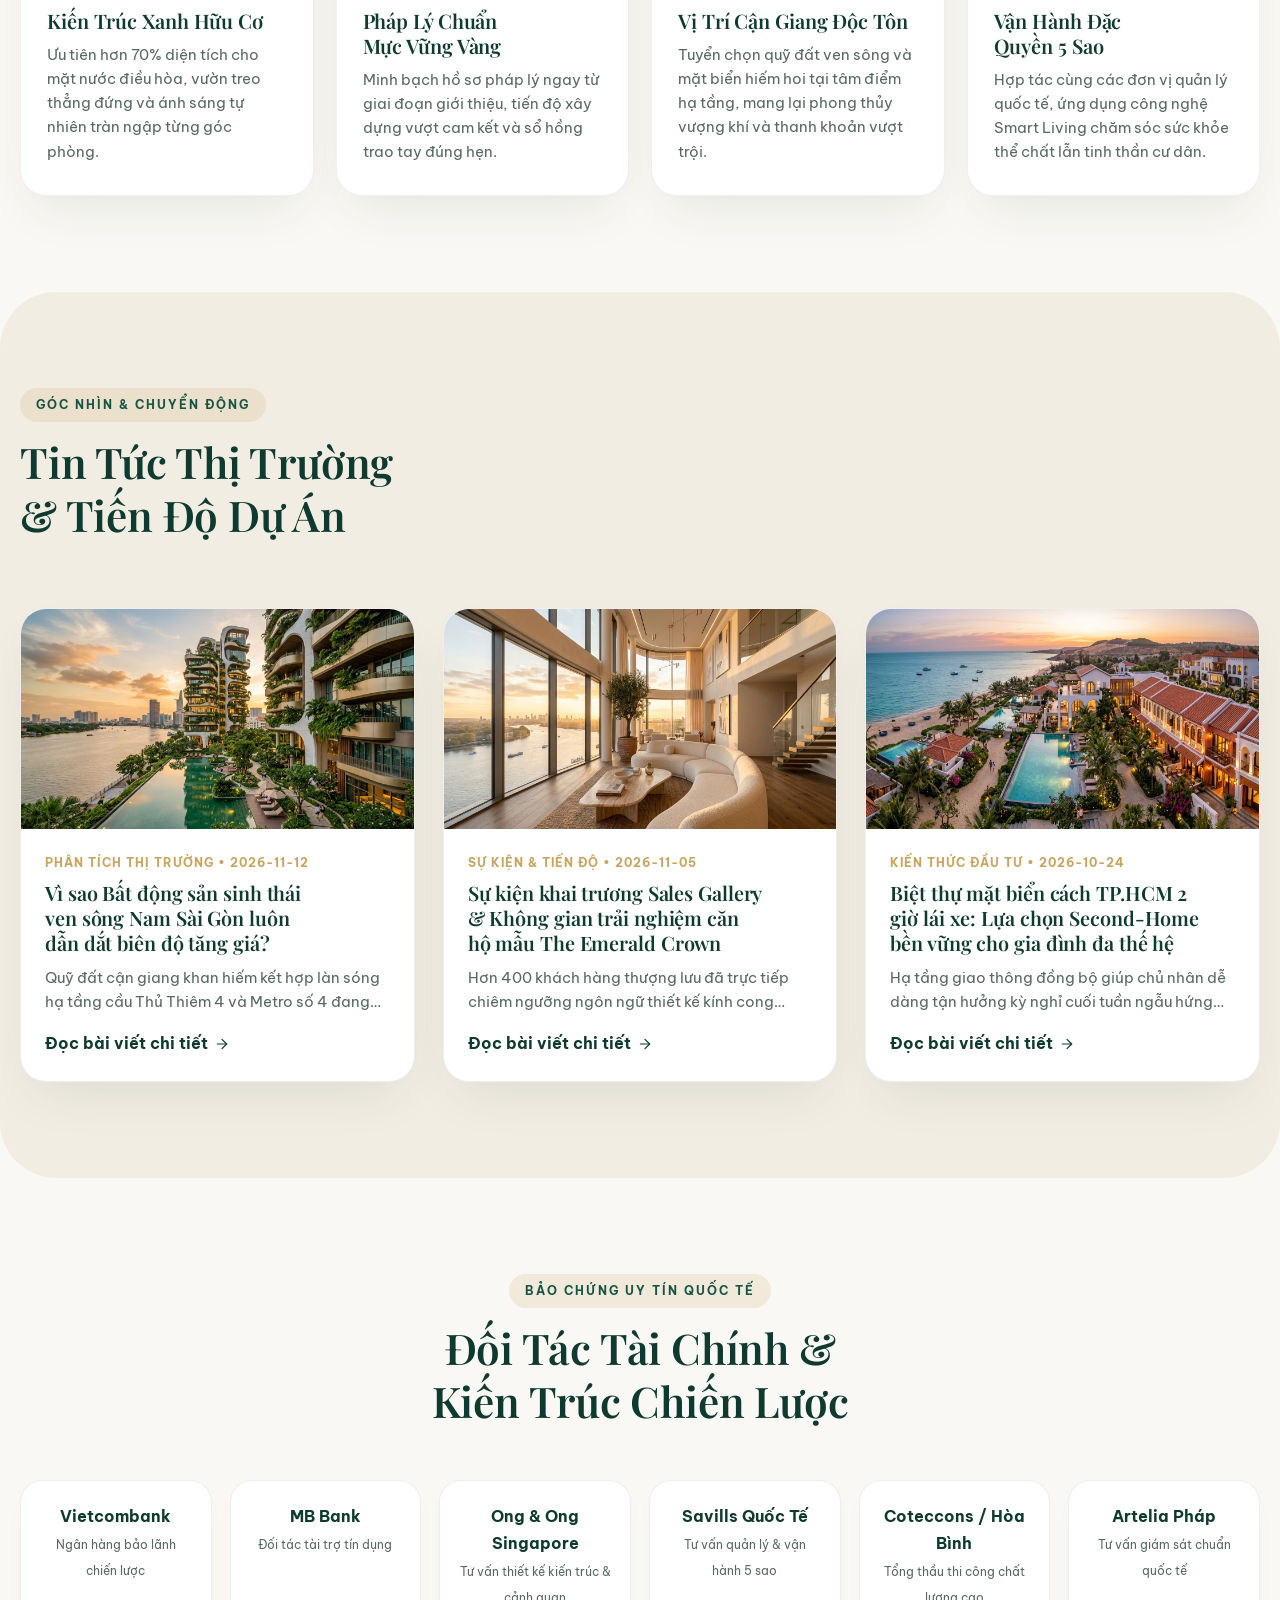
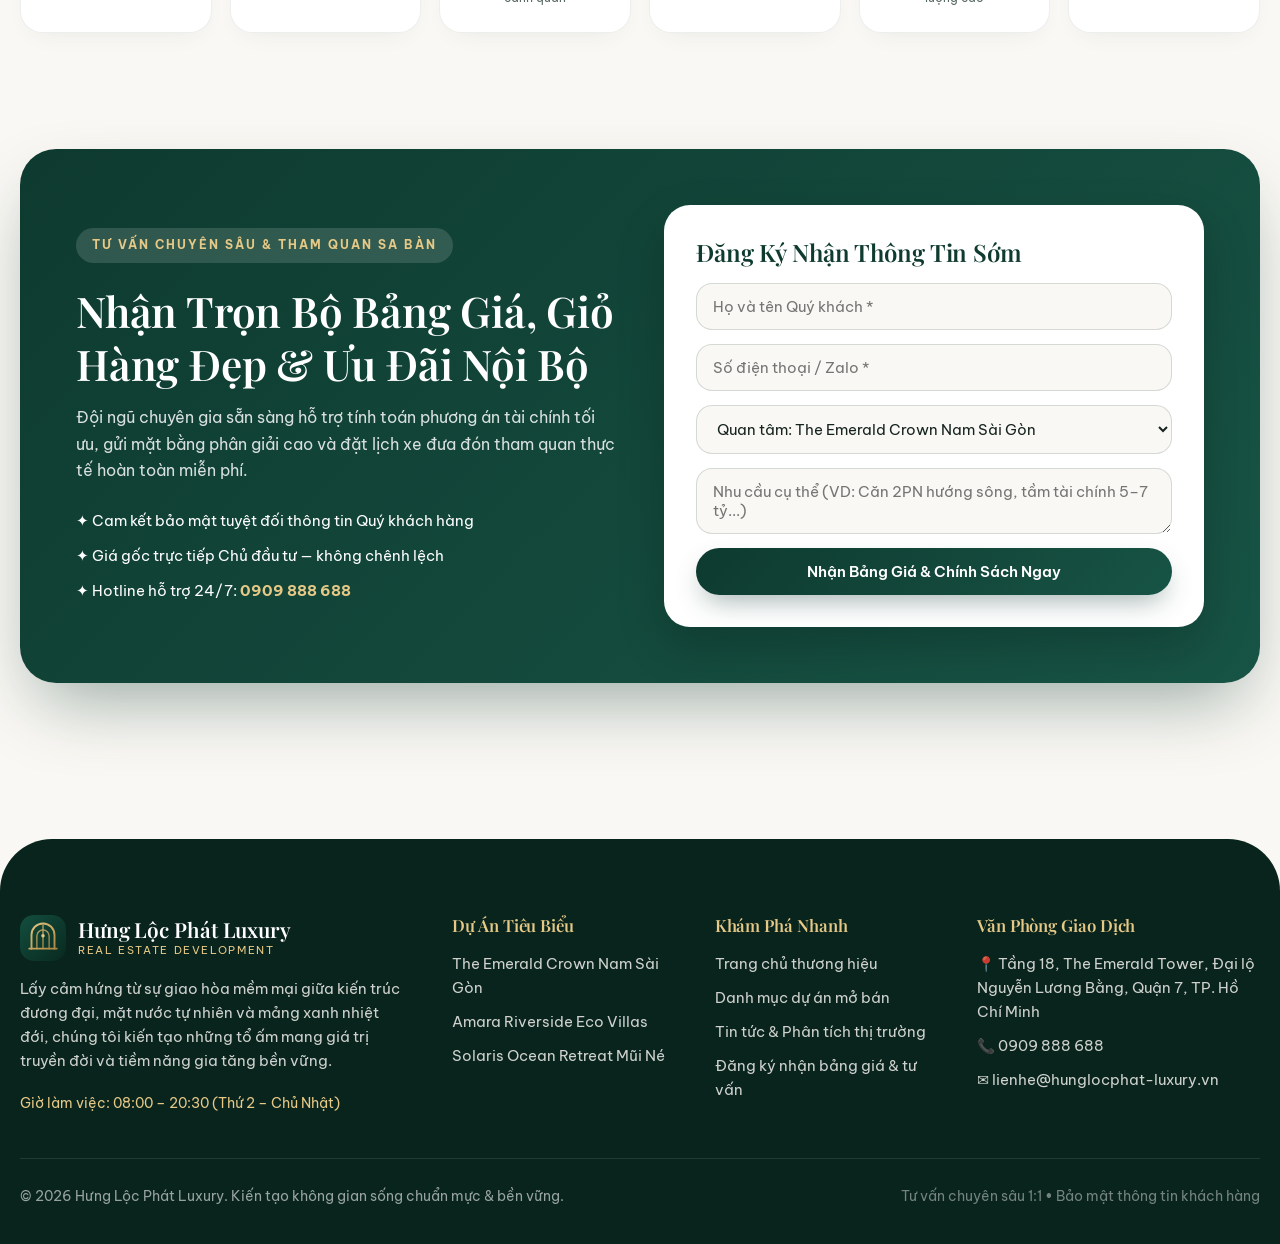
==== commit 1202b1ca: "Khoi tao Website Bat Dong San Luxury & Ung dung BDS Studio" ====
--- a/index.html
+++ b/index.html
@@ -9,7 +9,19 @@
   <link rel="preconnect" href="https://fonts.googleapis.com" />
   <link rel="preconnect" href="https://fonts.gstatic.com" crossorigin />
   <link href="https://fonts.googleapis.com/css2?family=Be+Vietnam+Pro:wght@300;400;500;600;700&family=Cormorant+Garamond:wght@600;700&family=Playfair+Display:ital,wght@0,500;0,600;0,700;1,500&family=Plus+Jakarta+Sans:wght@400;500;600;700&display=swap" rel="stylesheet" />
-  <link rel="stylesheet" href="./assets/css/main.css" />
+  <link rel="stylesheet" href="./assets/css/main.css?v=20261118-4" />
+  <style>
+    /* Khóa cứng chống gãy chữ dọc trên Header ngay cả khi trình duyệt còn giữ cache cũ */
+    .site-header .brand-link,
+    .site-header .nav-links,
+    .site-header .nav-link,
+    .site-header .header-actions { flex-shrink: 0; }
+    .site-header .brand-title,
+    .site-header .brand-sub,
+    .site-header .nav-link,
+    .site-header .btn { white-space: nowrap; }
+    .nav-mobile-cta { display: none; }
+  </style>
 </head>
 <body>
   <div class="ambient-canvas"></div>
@@ -32,7 +44,7 @@
         <a href="#/gia-tri" class="nav-link" data-scroll="valuesSection">Giá trị cốt lõi</a>
         <a href="#/tin-tuc" class="nav-link" data-scroll="newsSection">Tin tức</a>
         <a href="#/lien-he" class="nav-link" data-scroll="consultSection">Liên hệ</a>
-        <div class="nav-mobile-cta">
+        <div class="nav-mobile-cta" hidden>
           <a href="tel:0909888688" class="btn btn-primary" id="mobileDrawerHotlineBtn" style="width:100%;justify-content:center;">
             📞 Gọi Hotline Tư Vấn
           </a>
@@ -100,6 +112,6 @@
     </div>
   </div>
 
-  <script type="module" src="./assets/js/app.js"></script>
+  <script type="module" src="./assets/js/app.js?v=20261118-4"></script>
 </body>
 </html>
--- a/assets/css/main.css
+++ b/assets/css/main.css
@@ -295,7 +295,7 @@
 .hero-section {
   position: relative;
   min-height: 92vh;
-  padding: 132px 0 116px;
+  padding: 130px 0 134px;
   display: flex;
   align-items: flex-end;
   overflow: hidden;
@@ -1602,7 +1602,7 @@
 /* ================= RESPONSIVE ĐA THIẾT BỊ (LAPTOP / TABLET / MOBILE) ================= */
 
 /* 1. Laptop nhỏ / Windows phóng to 125% (1025px – 1180px): Giữ 1 hàng ngang gọn gàng, không rớt dòng */
-@media (max-width: 1180px) {
+@media (max-width: 1220px) {
   .header-inner {
     padding: 9px 14px 9px 16px;
     gap: 8px;
@@ -1611,7 +1611,7 @@
     display: none;
   }
   .brand-title {
-    font-size: 1.04rem;
+    font-size: 1.03rem;
   }
   .nav-links {
     gap: 2px;
@@ -1627,6 +1627,12 @@
   .hero-content-wrap {
     gap: 28px;
     grid-template-columns: 1.15fr 0.85fr;
+  }
+}
+
+@media (max-width: 1120px) and (min-width: 1025px) {
+  .header-actions .btn-primary {
+    display: none;
   }
 }
 
@@ -1668,8 +1674,9 @@
     font-size: 0.96rem;
     border-radius: 14px;
   }
-  .nav-links.mobile-open .nav-mobile-cta {
-    display: block;
+  .nav-links.mobile-open .nav-mobile-cta,
+  .nav-links.mobile-open .nav-mobile-cta[hidden] {
+    display: block !important;
     margin-top: 8px;
     padding-top: 12px;
     border-top: 1px solid rgba(14, 58, 47, 0.1);
